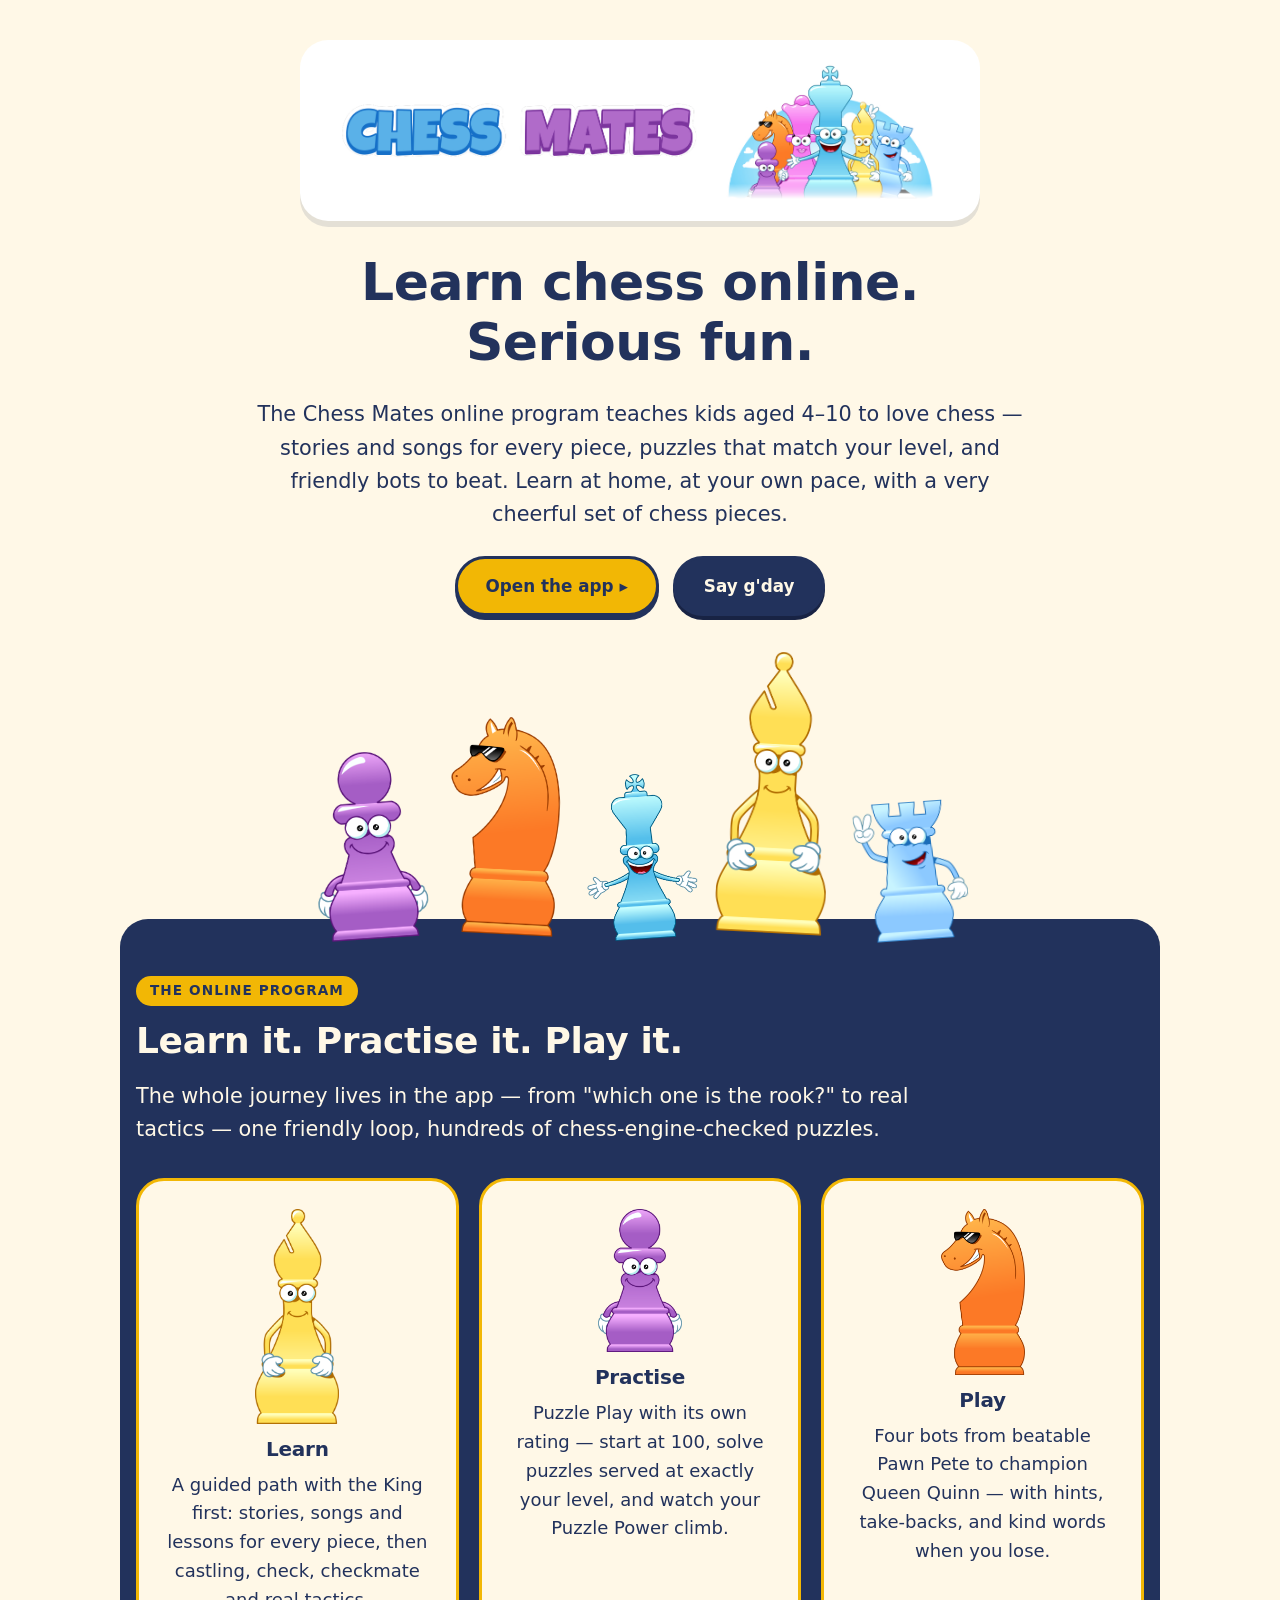
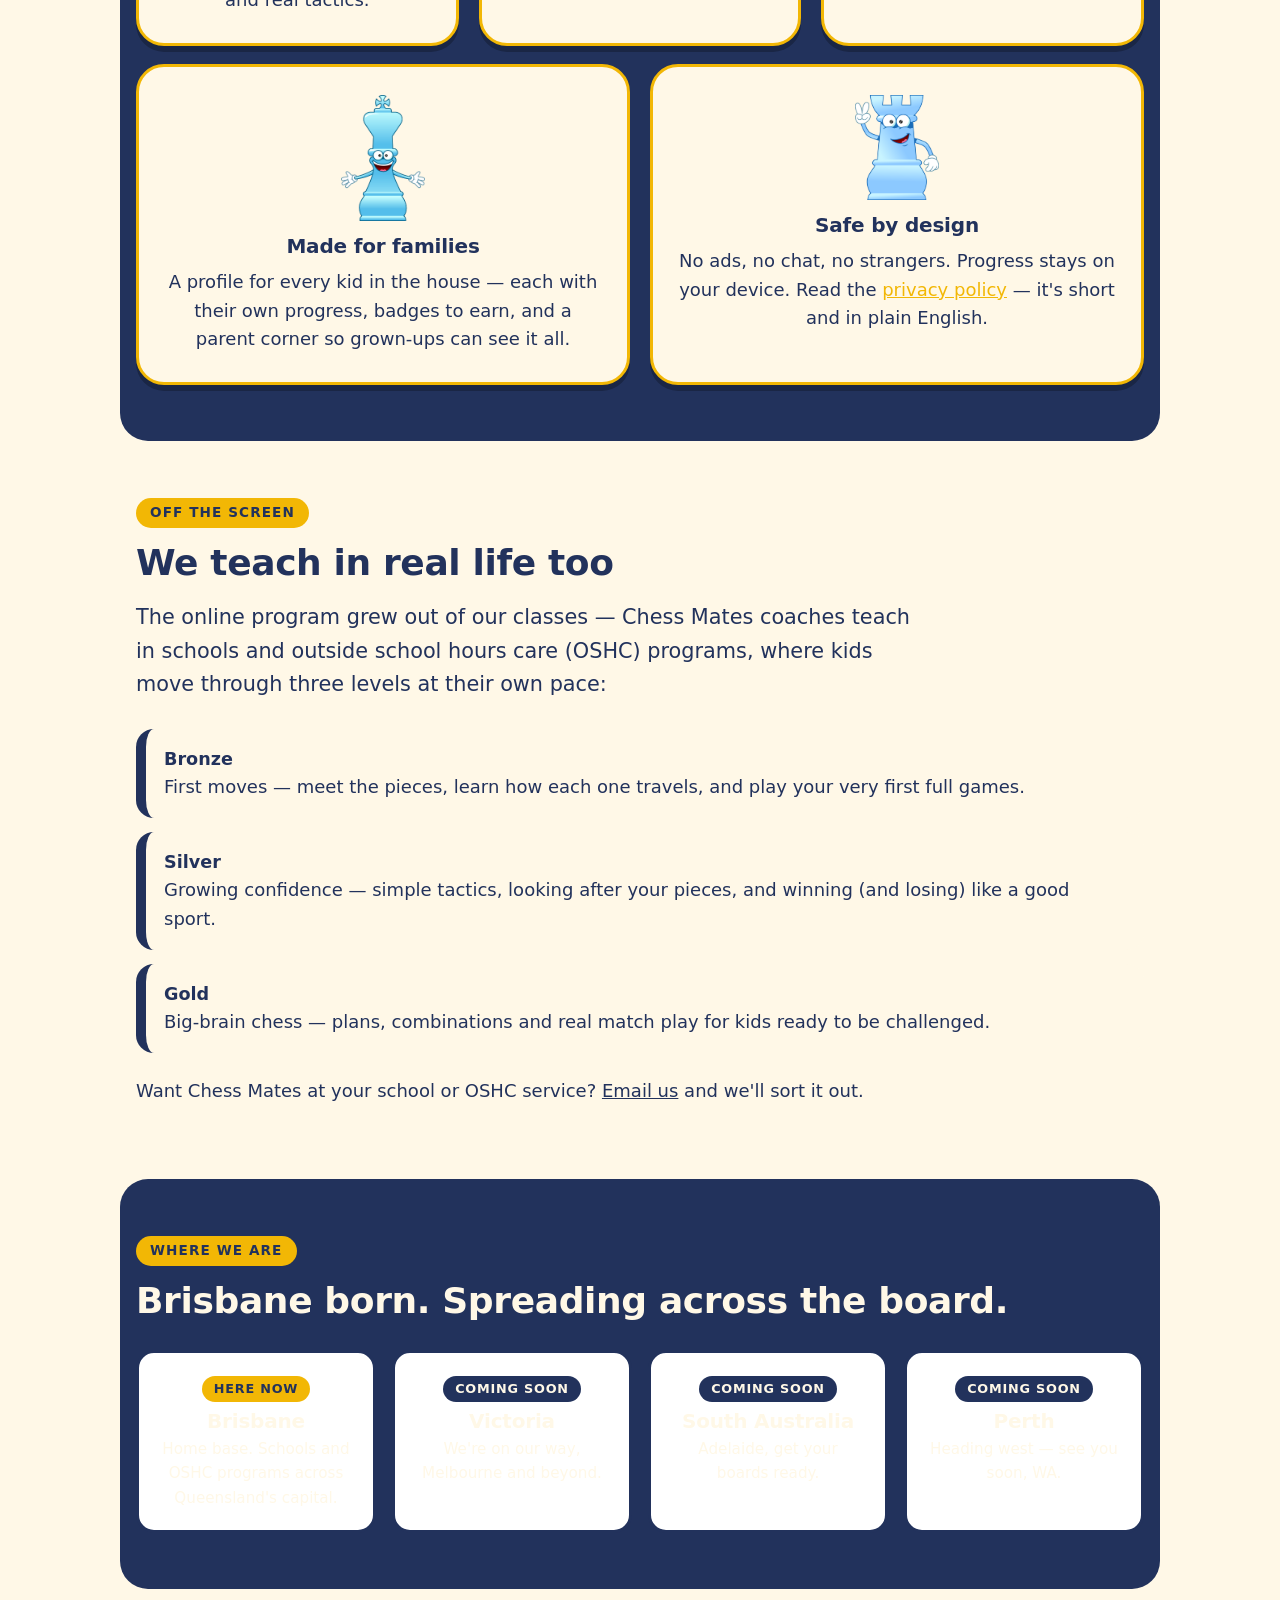
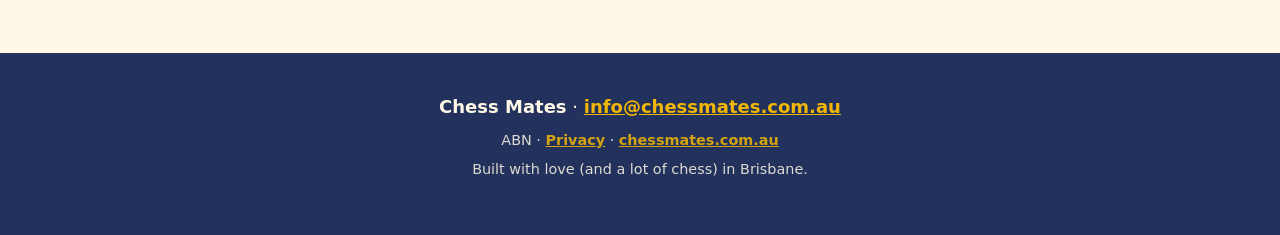
==== index.html @ d6858d31 "Chess Mates website and app — first deployment Website at the root, the app under /app/, custom doma" ====
<!DOCTYPE html>
<html lang="en-AU">
<head>
  <meta charset="utf-8">
  <meta name="viewport" content="width=device-width, initial-scale=1">
  <title>Chess Mates — Chess for kids. Serious fun.</title>
  <meta name="description" content="Chess Mates teaches chess to kids in schools and OSHC programs across Brisbane — with lessons, puzzles, friendly bots and a cast of chess-piece characters.">
  <link rel="icon" href="img/favicon.png">
  <link rel="stylesheet" href="style.css">
</head>
<body>

  <!-- ================= HERO ================= -->
  <section class="hero">
    <div class="wrap">
      <div class="hero-logo">
        <img src="img/logo-banner.png" alt="Chess Mates — logo with the chess piece characters waving" width="1425" height="320">
      </div>

      <h1>Learn chess online.<br>Serious fun.</h1>
      <p class="lede">The Chess Mates online program teaches kids aged 4–10 to love chess — stories and songs for every piece, puzzles that match your level, and friendly bots to beat. Learn at home, at your own pace, with a very cheerful set of chess pieces.</p>

      <div class="btn-row">
        <!-- The Chess Mates app will be served at /app/ on this domain (see
             DEPLOY.md). At go-live, swap the gold button back to:
             <a class="btn btn-gold" href="/app/">Open the app ▸</a> -->
        <a class="btn btn-gold" href="/app/">Open the app ▸</a>
        <a class="btn btn-navy" href="mailto:info@chessmates.com.au">Say g'day</a>
      </div>

      <div class="peek-row" aria-hidden="true">
        <img src="img/pawn.png" alt="" loading="lazy">
        <img src="img/knight.png" alt="" loading="lazy">
        <img src="img/king.png" alt="" loading="lazy">
        <img src="img/bishop.png" alt="" loading="lazy">
        <img src="img/rook.png" alt="" loading="lazy">
      </div>
    </div>
  </section>

  <!-- ================= HOW WE TEACH ================= -->
  <section class="band" id="how-we-teach">
    <div class="wrap">
      <span class="kicker">The online program</span>
      <h2>Learn it. Practise it. Play it.</h2>
      <p class="lede">The whole journey lives in the app — from "which one is the rook?" to real tactics — one friendly loop, hundreds of chess-engine-checked puzzles.</p>

      <div class="card-grid">
        <div class="card">
          <img src="img/bishop.png" alt="" loading="lazy">
          <h3>Learn</h3>
          <p>A guided path with the King first: stories, songs and lessons for every piece, then castling, check, checkmate and real tactics.</p>
        </div>
        <div class="card">
          <img src="img/pawn.png" alt="" loading="lazy">
          <h3>Practise</h3>
          <p>Puzzle Play with its own rating — start at 100, solve puzzles served at exactly your level, and watch your Puzzle Power climb.</p>
        </div>
        <div class="card">
          <img src="img/knight.png" alt="" loading="lazy">
          <h3>Play</h3>
          <p>Four bots from beatable Pawn Pete to champion Queen Quinn — with hints, take-backs, and kind words when you lose.</p>
        </div>
      </div>

      <div class="card-grid" style="margin-top: 18px;">
        <div class="card">
          <img src="img/king.png" alt="" loading="lazy">
          <h3>Made for families</h3>
          <p>A profile for every kid in the house — each with their own progress, badges to earn, and a parent corner so grown-ups can see it all.</p>
        </div>
        <div class="card">
          <img src="img/rook.png" alt="" loading="lazy">
          <h3>Safe by design</h3>
          <p>No ads, no chat, no strangers. Progress stays on your device. Read the <a href="privacy.html">privacy policy</a> — it's short and in plain English.</p>
        </div>
      </div>
    </div>
  </section>

  <!-- ================= OUR PROGRAMS ================= -->
  <section id="programs">
    <div class="wrap">
      <span class="kicker">Off the screen</span>
      <h2>We teach in real life too</h2>
      <p class="lede">The online program grew out of our classes — Chess Mates coaches teach in schools and outside school hours care (OSHC) programs, where kids move through three levels at their own pace:</p>

      <ul class="level-list">
        <li class="level-bronze">
          <strong>Bronze</strong>
          First moves — meet the pieces, learn how each one travels, and play your very first full games.
        </li>
        <li class="level-silver">
          <strong>Silver</strong>
          Growing confidence — simple tactics, looking after your pieces, and winning (and losing) like a good sport.
        </li>
        <li class="level-gold">
          <strong>Gold</strong>
          Big-brain chess — plans, combinations and real match play for kids ready to be challenged.
        </li>
      </ul>

      <p style="margin-top: 24px;">
        <span class="todo">[ASH: confirm term dates]</span>
        <span class="todo">[ASH: confirm how often classes run — weekly?]</span>
        <span class="todo">[ASH: add enrolment link / form]</span>
        <span class="todo">[ASH: check the level descriptions above match the curriculum]</span>
      </p>
      <p>Want Chess Mates at your school or OSHC service? <a href="mailto:info@chessmates.com.au">Email us</a> and we'll sort it out.</p>
    </div>
  </section>

  <!-- ================= WHERE WE ARE ================= -->
  <section class="band" id="where-we-are">
    <div class="wrap">
      <span class="kicker">Where we are</span>
      <h2>Brisbane born. Spreading across the board.</h2>

      <div class="place-grid">
        <div class="place">
          <span class="badge badge-now">Here now</span>
          <h3>Brisbane</h3>
          <p>Home base. Schools and OSHC programs across Queensland's capital.</p>
        </div>
        <div class="place">
          <span class="badge badge-soon">Coming soon</span>
          <h3>Victoria</h3>
          <p>We're on our way, Melbourne and beyond.</p>
        </div>
        <div class="place">
          <span class="badge badge-soon">Coming soon</span>
          <h3>South Australia</h3>
          <p>Adelaide, get your boards ready.</p>
        </div>
        <div class="place">
          <span class="badge badge-soon">Coming soon</span>
          <h3>Perth</h3>
          <p>Heading west — see you soon, WA.</p>
        </div>
      </div>
    </div>
  </section>

  <!-- ================= FOOTER ================= -->
  <footer>
    <div class="wrap">
      <p><strong>Chess Mates</strong> · <a href="mailto:info@chessmates.com.au">info@chessmates.com.au</a></p>
      <p class="footer-small">ABN <span class="todo">[ASH: add ABN]</span> · <a href="privacy.html">Privacy</a> · <a href="https://chessmates.com.au">chessmates.com.au</a></p>
      <p class="footer-small">Built with love (and a lot of chess) in Brisbane.</p>
    </div>
  </footer>

</body>
</html>
---- style.css ----
/* ==========================================================================
   Chess Mates — chessmates.online
   One stylesheet, zero dependencies, system fonts only.
   Brand: navy #22325C · cream #FFF8E7 · gold #F2B705
   ========================================================================== */

:root {
  --navy: #22325C;
  --navy-deep: #182344;
  --cream: #FFF8E7;
  --gold: #F2B705;
  --gold-dark: #D9A404;
  --white: #FFFFFF;
  --radius-lg: 28px;
  --radius-md: 18px;
  --radius-pill: 999px;
  --gutter: 16px;
  --shadow-card: 0 6px 0 rgba(34, 50, 92, 0.12);
  --shadow-card-hover: 0 10px 0 rgba(34, 50, 92, 0.16);
}

/* ---- Reset-ish ---- */

*,
*::before,
*::after {
  box-sizing: border-box;
}

html {
  scroll-behavior: smooth;
}

body {
  margin: 0;
  background: var(--cream);
  color: var(--navy);
  font-family: ui-rounded, "SF Pro Rounded", "Hiragino Maru Gothic ProN",
    Quicksand, Comfortaa, Manjari, "Arial Rounded MT Bold", Calibri,
    system-ui, -apple-system, "Segoe UI", Roboto, sans-serif;
  font-size: 18px;
  line-height: 1.6;
  overflow-x: hidden; /* belt-and-braces: no sideways scroll, ever */
}

img {
  max-width: 100%;
  height: auto;
  display: block;
}

a {
  color: var(--navy);
}

/* ---- Layout ---- */

.wrap {
  max-width: 1040px;
  margin: 0 auto;
  padding-left: var(--gutter);
  padding-right: var(--gutter);
}

section {
  padding: 56px 0;
}

/* ---- Type ---- */

h1,
h2,
h3 {
  line-height: 1.15;
  margin: 0 0 0.5em;
  font-weight: 800;
  letter-spacing: -0.01em;
}

h1 {
  font-size: clamp(2rem, 6vw, 3.25rem);
}

h2 {
  font-size: clamp(1.6rem, 4.5vw, 2.25rem);
}

h3 {
  font-size: 1.25rem;
}

p {
  margin: 0 0 1em;
}

.kicker {
  display: inline-block;
  background: var(--gold);
  color: var(--navy);
  font-weight: 800;
  font-size: 0.85rem;
  text-transform: uppercase;
  letter-spacing: 0.08em;
  padding: 4px 14px;
  border-radius: var(--radius-pill);
  margin-bottom: 14px;
}

.lede {
  font-size: clamp(1.05rem, 2.5vw, 1.3rem);
  max-width: 38em;
}

/* Editorial placeholders — loud on purpose so nothing false ships. */
.todo {
  display: inline-block;
  background: #FFE9A8;
  border: 2px dashed var(--gold-dark);
  border-radius: 8px;
  padding: 1px 8px;
  font-weight: 700;
  font-size: 0.9em;
}

/* ---- Buttons ---- */

.btn {
  display: inline-block;
  font-weight: 800;
  font-size: 1.05rem;
  text-decoration: none;
  padding: 14px 28px;
  border-radius: var(--radius-pill);
  border: 3px solid var(--navy);
  transition: transform 120ms ease, box-shadow 120ms ease,
    background-color 120ms ease;
}

.btn:hover,
.btn:focus-visible {
  transform: translateY(-2px);
}

.btn:active {
  transform: translateY(1px);
}

.btn-gold {
  background: var(--gold);
  color: var(--navy);
  box-shadow: 0 4px 0 var(--navy);
}

.btn-gold:hover,
.btn-gold:focus-visible {
  background: #FFC61A;
  box-shadow: 0 6px 0 var(--navy);
}

.btn-navy {
  background: var(--navy);
  color: var(--cream);
  box-shadow: 0 4px 0 var(--navy-deep);
}

.btn-navy:hover,
.btn-navy:focus-visible {
  background: #2C4078;
  box-shadow: 0 6px 0 var(--navy-deep);
}

.btn-row {
  display: flex;
  flex-wrap: wrap;
  gap: 14px;
  justify-content: center;
  margin-top: 24px;
}

/* ---- Hero ---- */

.hero {
  padding-top: 40px;
  padding-bottom: 0;
  text-align: center;
}

.hero-logo {
  background: var(--white);
  border-radius: var(--radius-lg);
  box-shadow: var(--shadow-card);
  padding: 18px 26px;
  max-width: 680px;
  margin: 0 auto 32px;
}

.hero-logo img {
  margin: 0 auto;
}

.hero .lede {
  margin-left: auto;
  margin-right: auto;
}

/* Characters peeking over the fold into the next section */
.peek-row {
  display: flex;
  justify-content: center;
  align-items: flex-end;
  gap: 2vw;
  margin-top: 36px;
  margin-bottom: -14px; /* toes dangle over the section edge */
  pointer-events: none;
}

.peek-row img {
  width: clamp(56px, 11vw, 110px);
  transition: transform 150ms ease;
  pointer-events: auto;
}

.peek-row img:nth-child(odd) {
  transform: rotate(-4deg) translateY(6px);
}

.peek-row img:nth-child(even) {
  transform: rotate(3deg);
}

.peek-row img:hover {
  transform: rotate(0deg) translateY(-8px);
}

/* ---- Alternating band ---- */

.band {
  background: var(--navy);
  color: var(--cream);
  border-radius: var(--radius-lg);
  margin-left: var(--gutter);
  margin-right: var(--gutter);
}

.band h2,
.band h3 {
  color: var(--cream);
}

.band a {
  color: var(--gold);
}

.band .kicker {
  background: var(--gold);
  color: var(--navy);
}

@media (min-width: 1072px) {
  .band {
    max-width: 1040px;
    margin-left: auto;
    margin-right: auto;
  }
}

/* ---- Cards ---- */

.card-grid {
  display: grid;
  grid-template-columns: repeat(auto-fit, minmax(240px, 1fr));
  gap: 20px;
  margin-top: 32px;
}

.card {
  background: var(--white);
  border: 3px solid var(--navy);
  border-radius: var(--radius-lg);
  box-shadow: var(--shadow-card);
  padding: 28px 24px;
  text-align: center;
  transition: transform 150ms ease, box-shadow 150ms ease;
}

.card:hover {
  transform: translateY(-4px);
  box-shadow: var(--shadow-card-hover);
}

.card img {
  width: 84px;
  margin: 0 auto 14px;
}

.card p {
  margin-bottom: 0;
}

/* Cards that sit on the navy band */
.band .card {
  background: var(--cream);
  border-color: var(--gold);
  box-shadow: 0 6px 0 rgba(0, 0, 0, 0.25);
  color: var(--navy);
}

.band .card h3 {
  color: var(--navy);
}

/* ---- Levels ---- */

.level-list {
  list-style: none;
  margin: 28px 0 0;
  padding: 0;
  display: grid;
  gap: 14px;
}

.level-list li {
  background: var(--cream);
  color: var(--navy);
  border-radius: var(--radius-md);
  padding: 16px 20px 16px 18px;
  border-left: 10px solid;
  text-align: left;
}

.level-bronze {
  border-color: #B4722C;
}

.level-silver {
  border-color: #9AA5B1;
}

.level-gold {
  border-color: var(--gold);
}

.level-list strong {
  display: block;
  font-size: 1.1rem;
}

/* ---- Where we are ---- */

.place-grid {
  display: grid;
  grid-template-columns: repeat(auto-fit, minmax(200px, 1fr));
  gap: 16px;
  margin-top: 28px;
}

.place {
  background: var(--white);
  border: 3px solid var(--navy);
  border-radius: var(--radius-md);
  padding: 20px;
  text-align: center;
  transition: transform 150ms ease;
}

.place:hover {
  transform: translateY(-3px);
}

.place .badge {
  display: inline-block;
  border-radius: var(--radius-pill);
  font-size: 0.8rem;
  font-weight: 800;
  text-transform: uppercase;
  letter-spacing: 0.06em;
  padding: 3px 12px;
  margin-bottom: 8px;
}

.badge-now {
  background: var(--gold);
  color: var(--navy);
}

.badge-soon {
  background: var(--navy);
  color: var(--cream);
}

.place h3 {
  margin-bottom: 0.2em;
}

.place p {
  margin-bottom: 0;
  font-size: 0.95rem;
}

/* ---- Footer ---- */

footer {
  background: var(--navy);
  color: var(--cream);
  margin-top: 64px;
  padding: 40px 0 48px;
  text-align: center;
}

footer a {
  color: var(--gold);
  font-weight: 700;
}

footer a:hover,
footer a:focus-visible {
  text-decoration-thickness: 3px;
}

footer p {
  margin-bottom: 0.4em;
}

.footer-small {
  font-size: 0.9rem;
  opacity: 0.85;
}

footer .todo {
  color: var(--navy);
}

/* ---- Privacy page ---- */

.page-main {
  padding: 40px 0 64px;
}

.page-main .wrap {
  max-width: 760px;
}

.page-logo {
  display: block;
  width: min(420px, 100%);
  margin: 0 auto 8px;
  background: var(--white);
  border-radius: var(--radius-md);
  box-shadow: var(--shadow-card);
  padding: 10px 16px;
}

.notice {
  background: #FFE9A8;
  border: 3px dashed var(--gold-dark);
  border-radius: var(--radius-md);
  padding: 16px 20px;
  font-weight: 700;
  margin: 24px 0;
}

.page-main h2 {
  margin-top: 1.6em;
  font-size: 1.45rem;
}

.page-main ul {
  padding-left: 1.3em;
}

.page-main li {
  margin-bottom: 0.4em;
}

.back-link {
  display: inline-block;
  margin-top: 8px;
  font-weight: 800;
}

/* ---- Small screens (≤ 420px keeps everything comfy at 360px) ---- */

@media (max-width: 420px) {
  body {
    font-size: 16px;
  }

  section {
    padding: 40px 0;
  }

  .btn {
    width: 100%;
    text-align: center;
  }

  .hero-logo {
    padding: 12px 14px;
  }

  .peek-row img:nth-child(4),
  .peek-row img:nth-child(5) {
    display: none; /* three mates fit nicely at 360px */
  }

  .card-grid,
  .place-grid {
    grid-template-columns: 1fr;
  }
}

/* ---- Reduced motion ---- */

@media (prefers-reduced-motion: reduce) {
  html {
    scroll-behavior: auto;
  }

  .btn,
  .card,
  .place,
  .peek-row img {
    transition: none;
  }
}

/* Launch copy: editorial placeholders are hidden until Ash fills them in the source. */
.todo { display: none !important; }
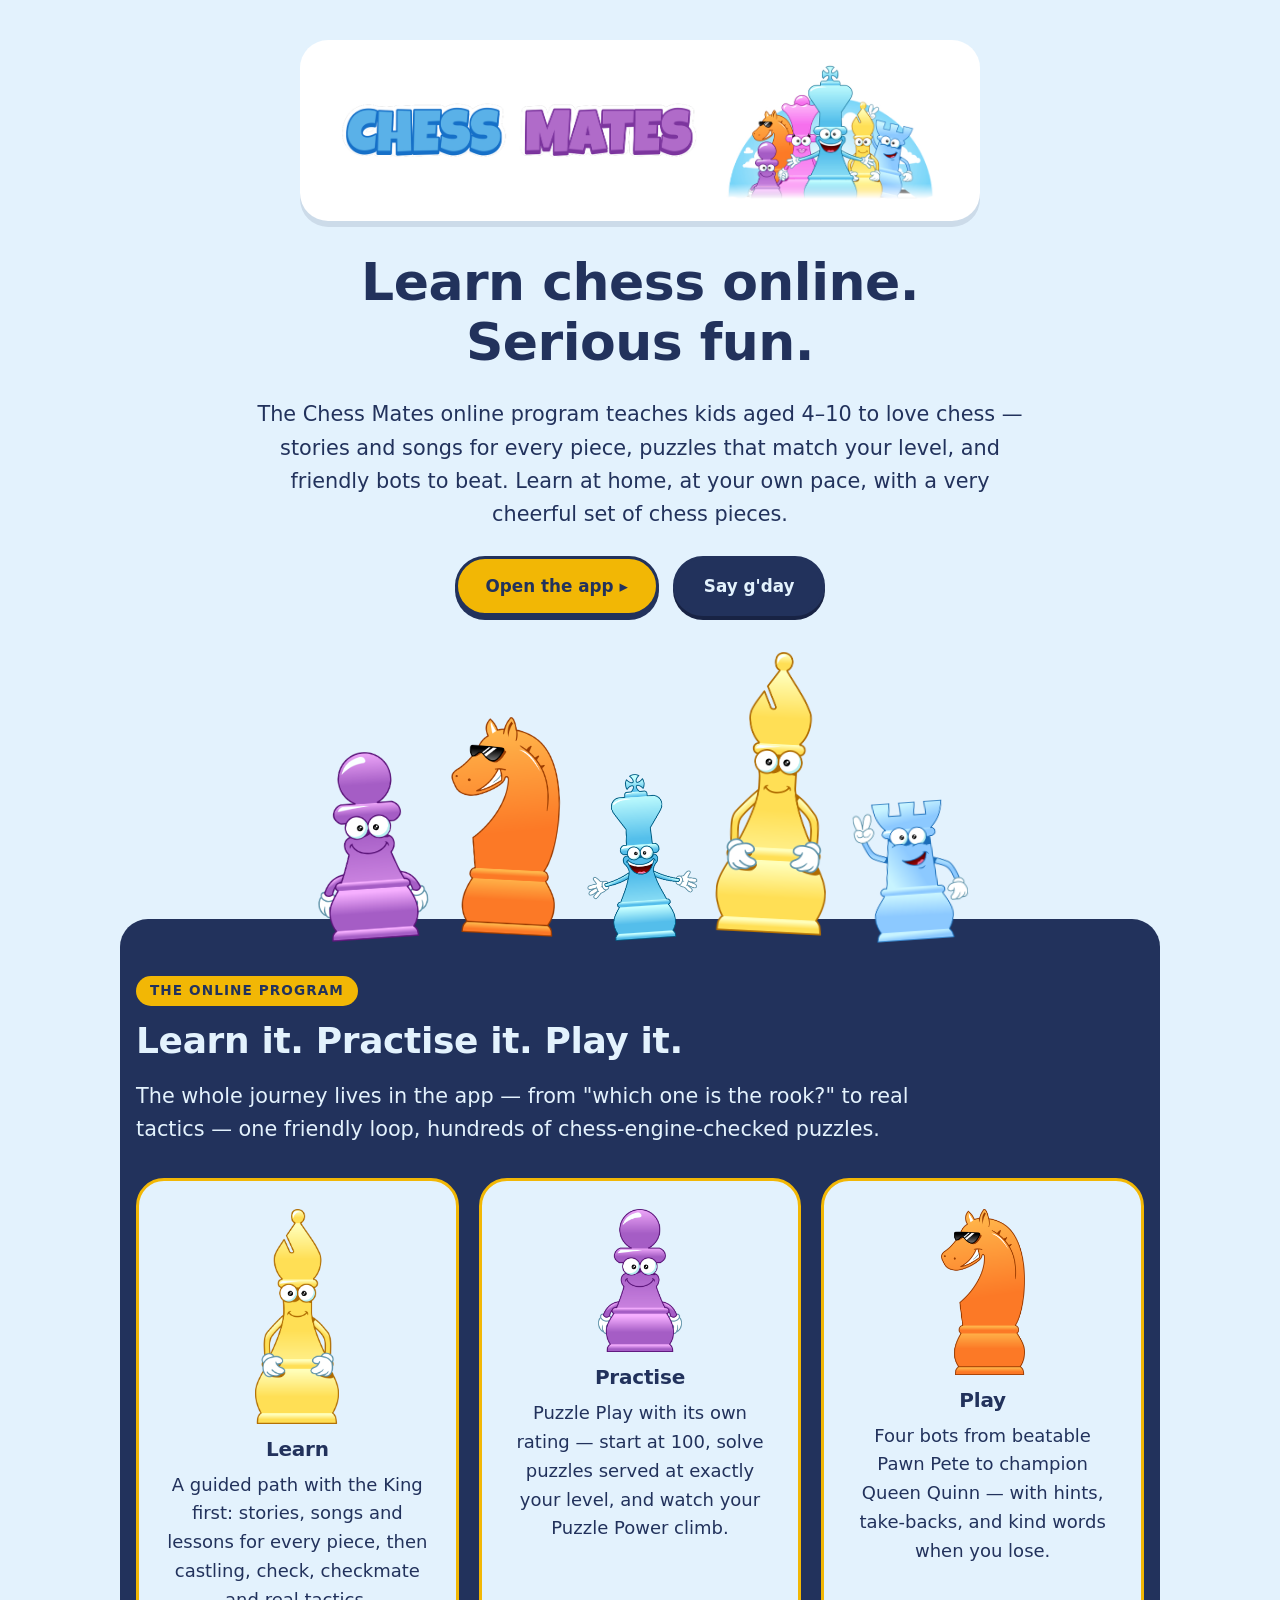
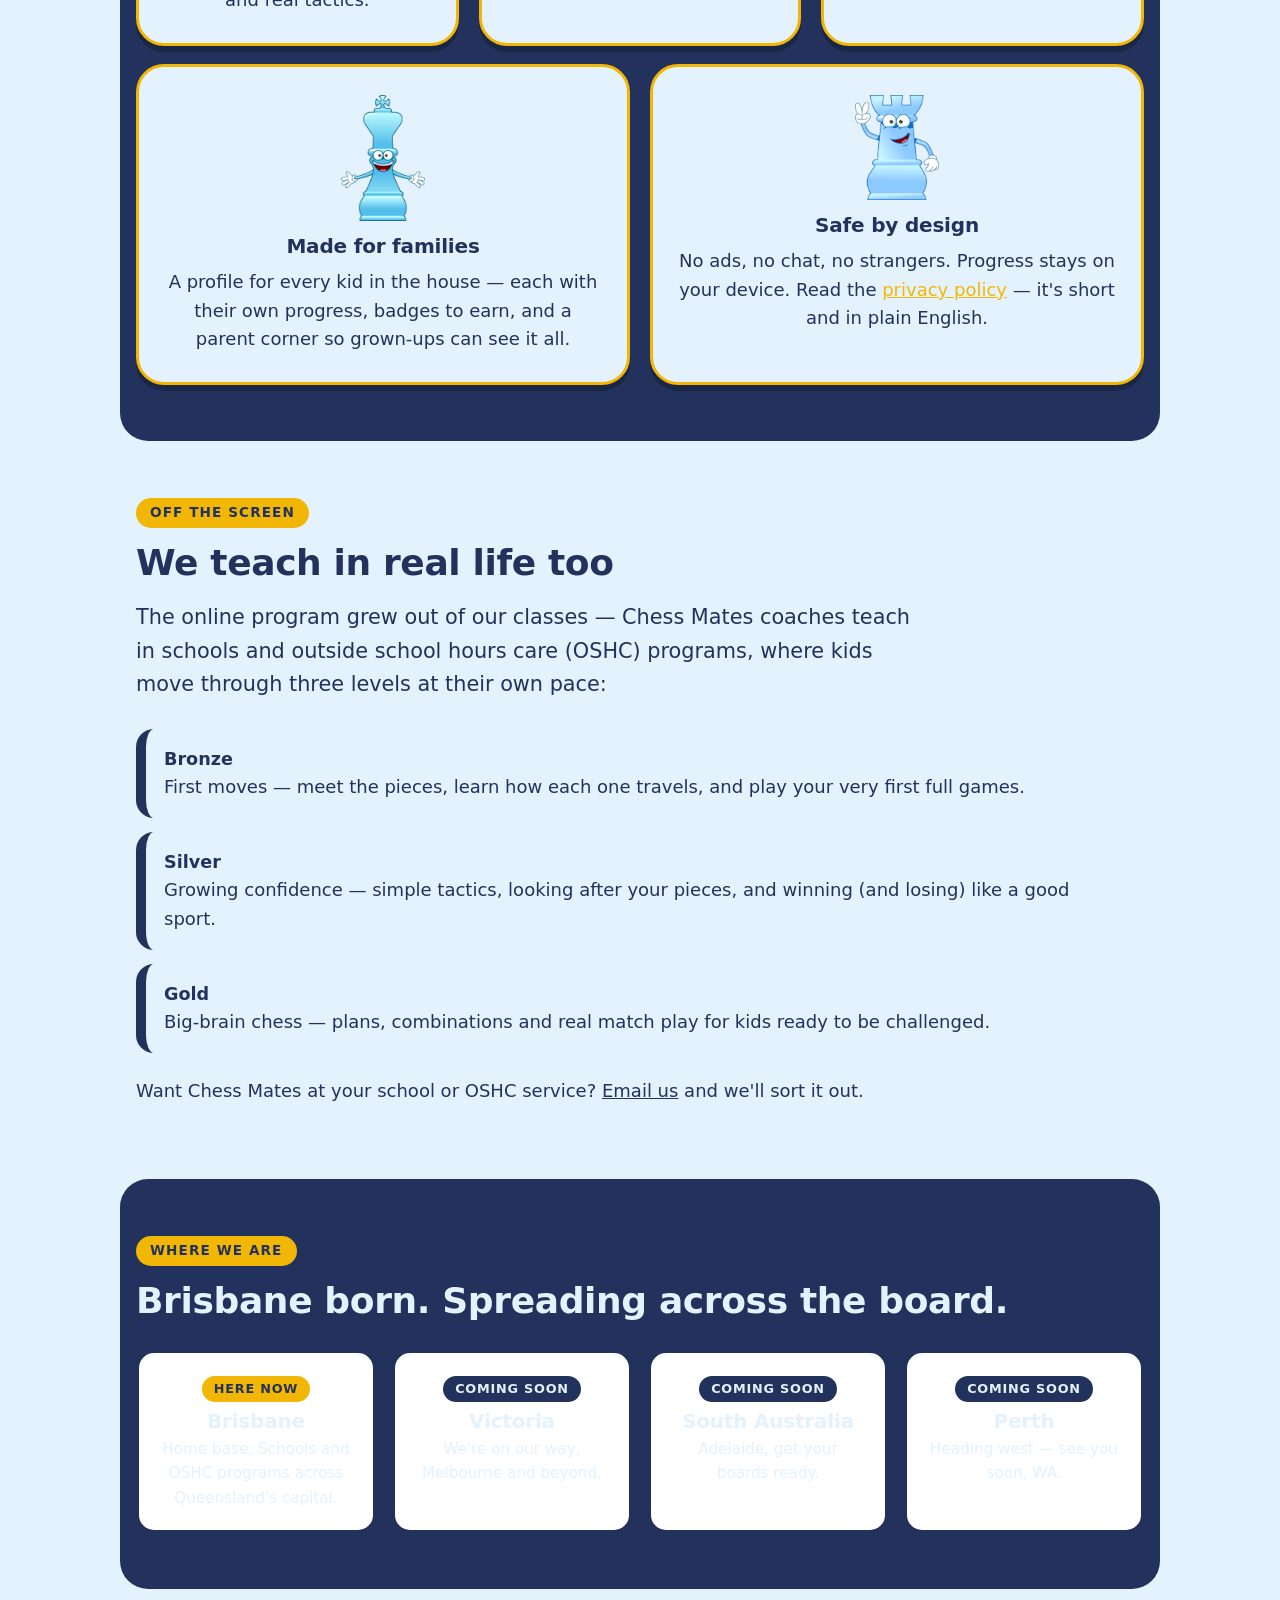
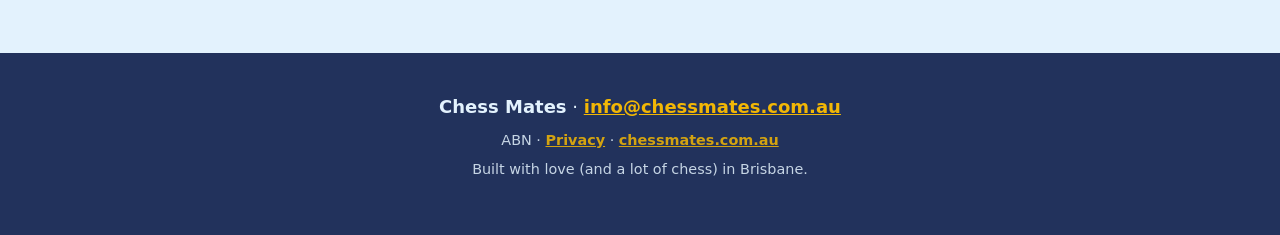
==== commit 860f833f: "Deploy chessmates.online site + app Co-Authored-By: Claude Fable 5 <noreply@anthropic.com> Claude-Se" ====
--- a/index.html
+++ b/index.html
@@ -7,6 +7,17 @@
   <meta name="description" content="Chess Mates teaches chess to kids in schools and OSHC programs across Brisbane — with lessons, puzzles, friendly bots and a cast of chess-piece characters.">
   <link rel="icon" href="img/favicon.png">
   <link rel="stylesheet" href="style.css">
+  <meta name="description" content="Chess Mates teaches kids aged 4-10 to love chess — stories and songs for every piece, rated puzzles, and friendly bots. Learn chess online with the Chess Mates crew.">
+  <link rel="canonical" href="https://chessmates.online/">
+  <meta property="og:title" content="Chess Mates — Learn chess online. Serious fun.">
+  <meta property="og:description" content="Stories, songs, rated puzzles and friendly bots teach kids 4-10 to love chess.">
+  <meta property="og:url" content="https://chessmates.online/">
+  <meta property="og:type" content="website">
+  <meta property="og:image" content="https://chessmates.online/img/icon-512.png">
+  <meta name="twitter:card" content="summary">
+  <meta name="twitter:image" content="https://chessmates.online/img/icon-512.png">
+  <link rel="icon" type="image/png" href="img/favicon.png">
+  <link rel="apple-touch-icon" href="img/icon-192.png">
 </head>
 <body>
 
--- a/style.css
+++ b/style.css
@@ -7,7 +7,7 @@
 :root {
   --navy: #22325C;
   --navy-deep: #182344;
-  --cream: #FFF8E7;
+  --cream: #E3F2FD; /* sky blue — Ash wants light blue backgrounds everywhere */
   --gold: #F2B705;
   --gold-dark: #D9A404;
   --white: #FFFFFF;
@@ -524,5 +524,4 @@
   }
 }
 
-/* Launch copy: editorial placeholders are hidden until Ash fills them in the source. */
 .todo { display: none !important; }
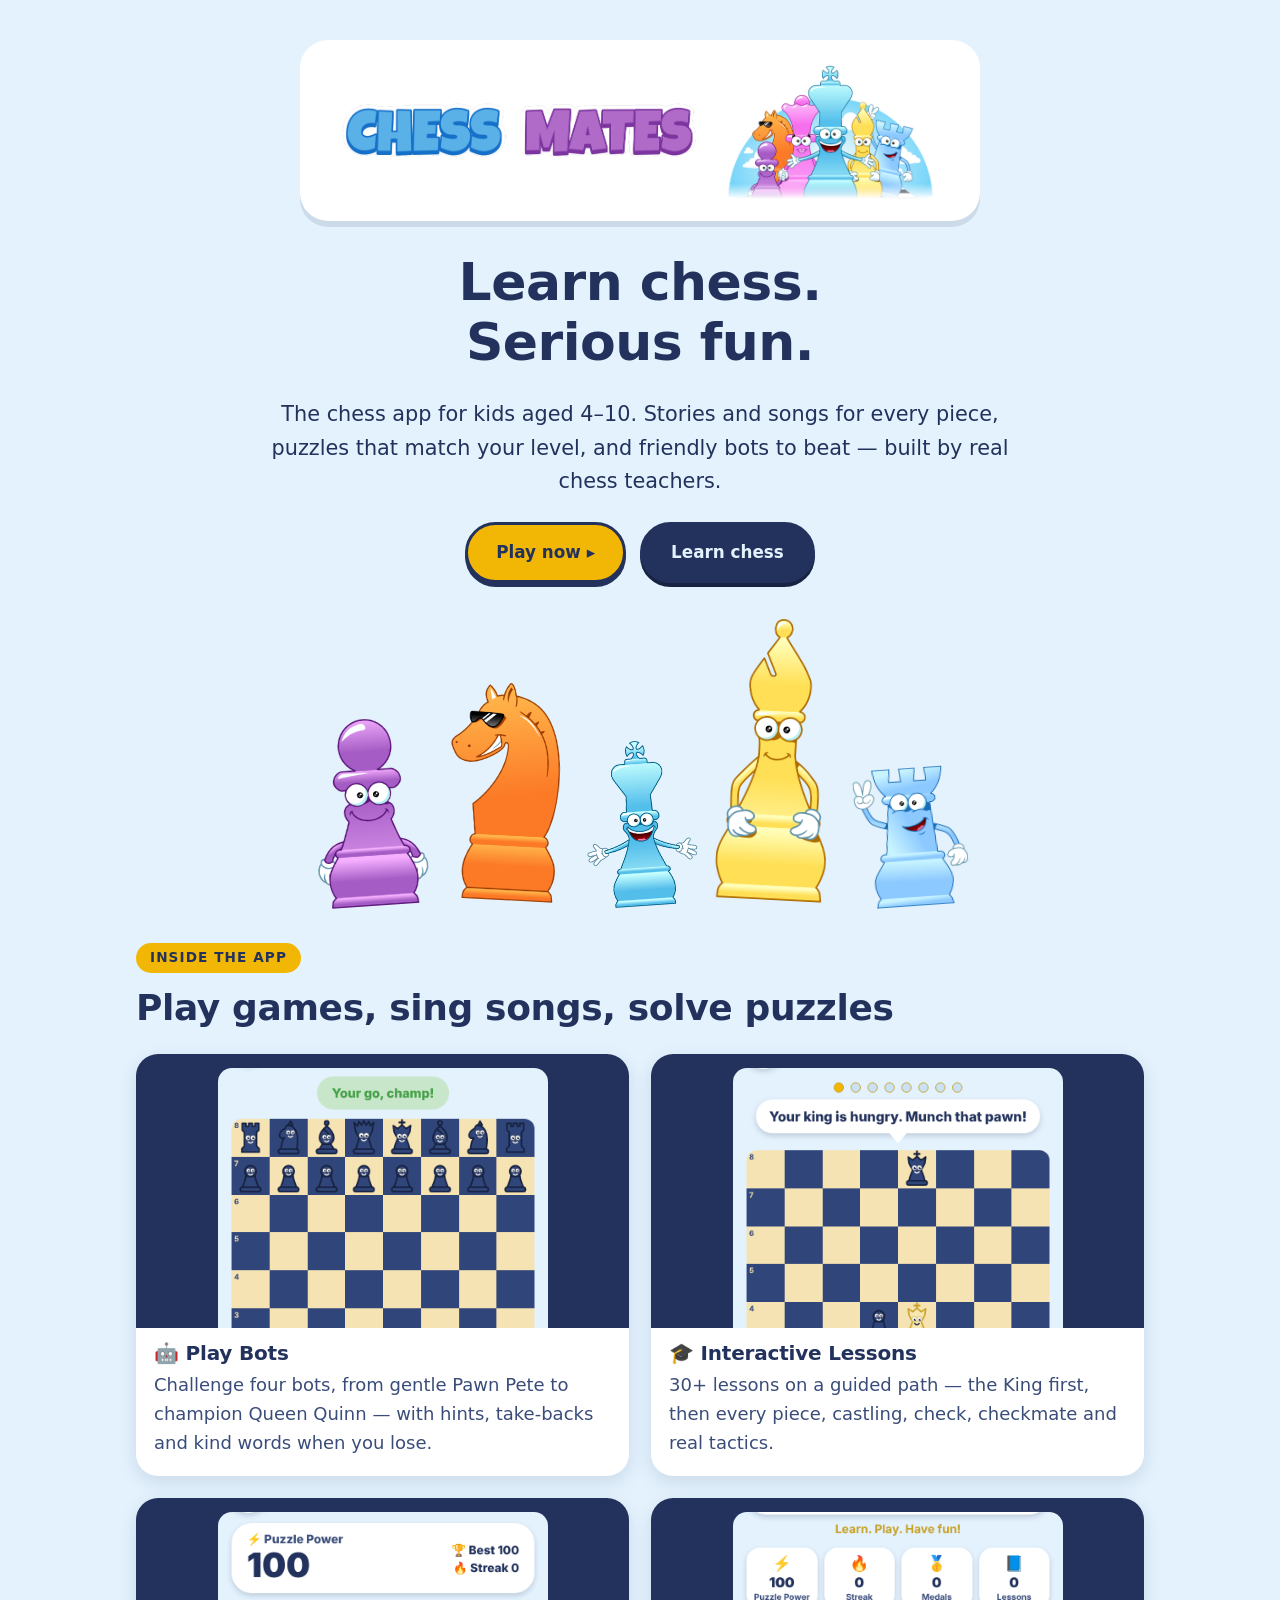
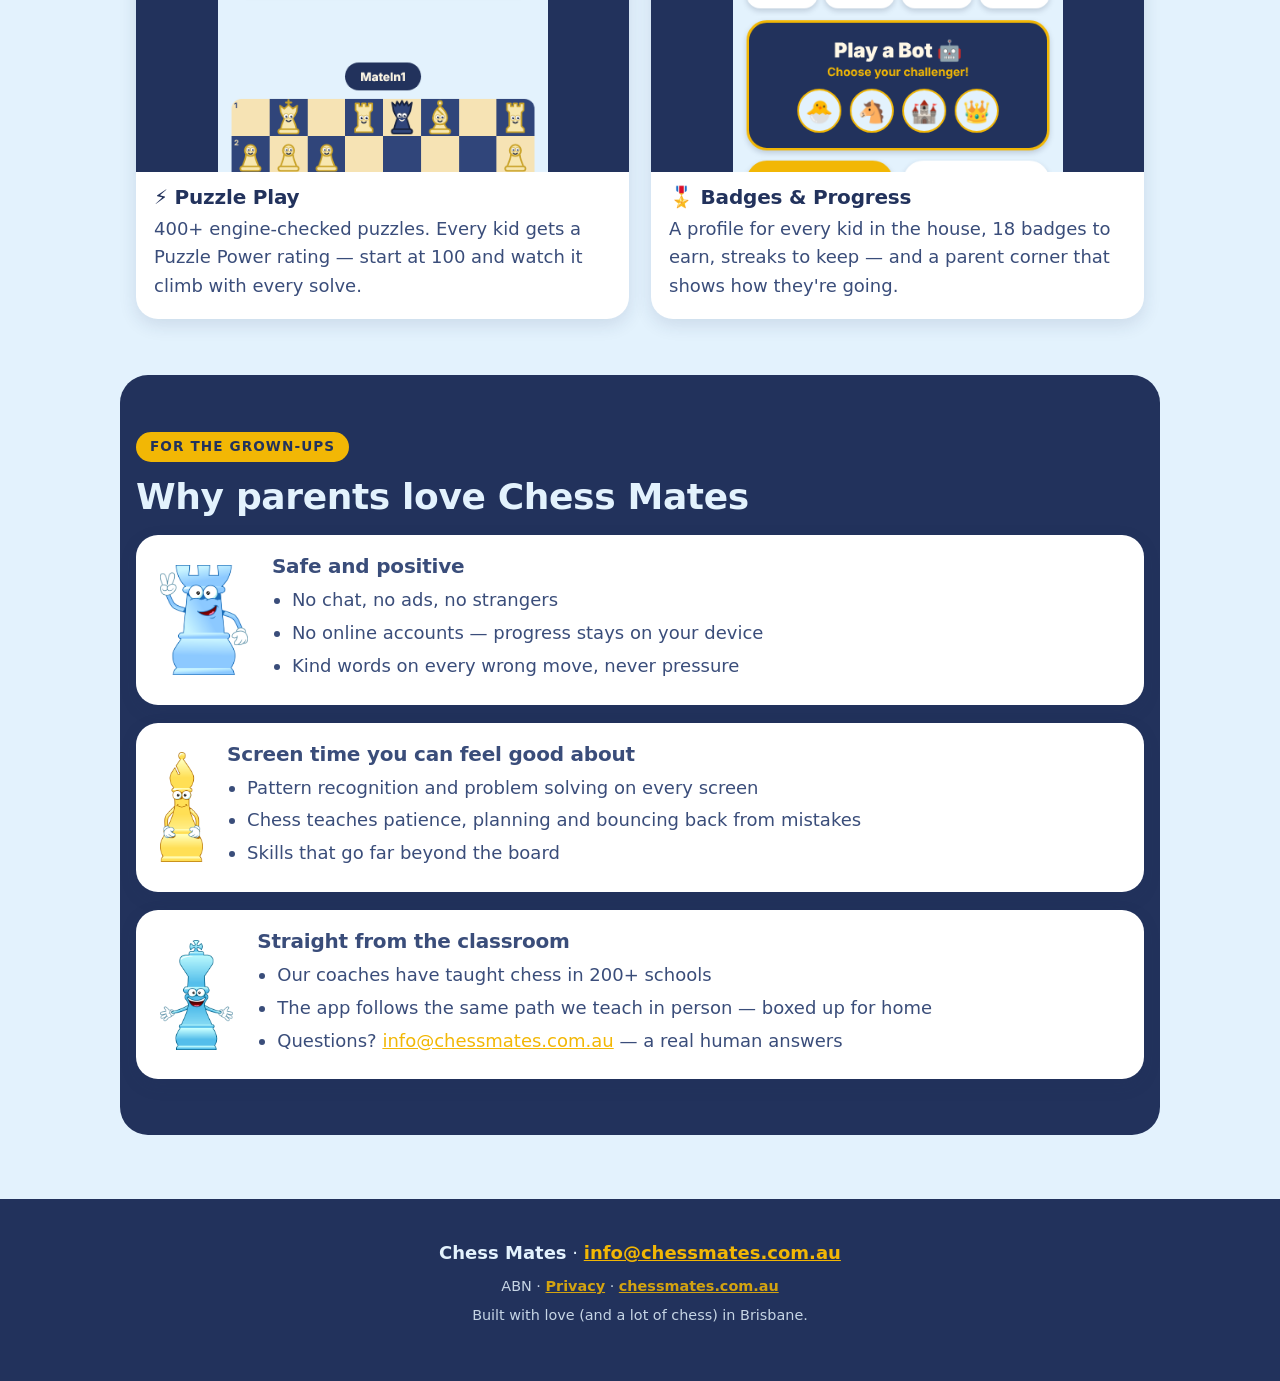
==== commit d2e8ffdb: "Deploy chessmates.online site + app Co-Authored-By: Claude Fable 5 <noreply@anthropic.com> Claude-Se" ====
--- a/index.html
+++ b/index.html
@@ -3,21 +3,20 @@
 <head>
   <meta charset="utf-8">
   <meta name="viewport" content="width=device-width, initial-scale=1">
-  <title>Chess Mates — Chess for kids. Serious fun.</title>
-  <meta name="description" content="Chess Mates teaches chess to kids in schools and OSHC programs across Brisbane — with lessons, puzzles, friendly bots and a cast of chess-piece characters.">
+  <title>Chess Mates — Learn chess. Serious fun.</title>
+  <meta name="description" content="The chess app for kids aged 4-10. Stories and songs for every piece, 400+ engine-checked puzzles with a kid-friendly rating, and four friendly bots — built by coaches who have taught chess in 200+ schools.">
   <link rel="icon" href="img/favicon.png">
+  <link rel="apple-touch-icon" href="img/icon-192.png">
   <link rel="stylesheet" href="style.css">
-  <meta name="description" content="Chess Mates teaches kids aged 4-10 to love chess — stories and songs for every piece, rated puzzles, and friendly bots. Learn chess online with the Chess Mates crew.">
   <link rel="canonical" href="https://chessmates.online/">
-  <meta property="og:title" content="Chess Mates — Learn chess online. Serious fun.">
+  <meta property="og:title" content="Chess Mates — Learn chess. Serious fun.">
   <meta property="og:description" content="Stories, songs, rated puzzles and friendly bots teach kids 4-10 to love chess.">
   <meta property="og:url" content="https://chessmates.online/">
   <meta property="og:type" content="website">
   <meta property="og:image" content="https://chessmates.online/img/icon-512.png">
   <meta name="twitter:card" content="summary">
   <meta name="twitter:image" content="https://chessmates.online/img/icon-512.png">
-  <link rel="icon" type="image/png" href="img/favicon.png">
-  <link rel="apple-touch-icon" href="img/icon-192.png">
+  <meta name="theme-color" content="#22325C">
 </head>
 <body>
 
@@ -25,18 +24,15 @@
   <section class="hero">
     <div class="wrap">
       <div class="hero-logo">
-        <img src="img/logo-banner.png" alt="Chess Mates — logo with the chess piece characters waving" width="1425" height="320">
+        <img src="img/logo-banner.png" alt="Chess Mates — logo with the chess piece characters waving" width="1387" height="320">
       </div>
 
-      <h1>Learn chess online.<br>Serious fun.</h1>
-      <p class="lede">The Chess Mates online program teaches kids aged 4–10 to love chess — stories and songs for every piece, puzzles that match your level, and friendly bots to beat. Learn at home, at your own pace, with a very cheerful set of chess pieces.</p>
+      <h1>Learn chess.<br>Serious fun.</h1>
+      <p class="lede">The chess app for kids aged 4–10. Stories and songs for every piece, puzzles that match your level, and friendly bots to beat — built by real chess teachers.</p>
 
       <div class="btn-row">
-        <!-- The Chess Mates app will be served at /app/ on this domain (see
-             DEPLOY.md). At go-live, swap the gold button back to:
-             <a class="btn btn-gold" href="/app/">Open the app ▸</a> -->
-        <a class="btn btn-gold" href="/app/">Open the app ▸</a>
-        <a class="btn btn-navy" href="mailto:info@chessmates.com.au">Say g'day</a>
+        <a class="btn btn-gold" href="/app/">Play now ▸</a>
+        <a class="btn btn-navy" href="/app/">Learn chess</a>
       </div>
 
       <div class="peek-row" aria-hidden="true">
@@ -49,104 +45,76 @@
     </div>
   </section>
 
-  <!-- ================= HOW WE TEACH ================= -->
-  <section class="band" id="how-we-teach">
+  <!-- ================= FEATURES (real app screenshots) ================= -->
+  <section id="features">
     <div class="wrap">
-      <span class="kicker">The online program</span>
-      <h2>Learn it. Practise it. Play it.</h2>
-      <p class="lede">The whole journey lives in the app — from "which one is the rook?" to real tactics — one friendly loop, hundreds of chess-engine-checked puzzles.</p>
+      <span class="kicker">Inside the app</span>
+      <h2>Play games, sing songs, solve puzzles</h2>
 
-      <div class="card-grid">
-        <div class="card">
-          <img src="img/bishop.png" alt="" loading="lazy">
-          <h3>Learn</h3>
-          <p>A guided path with the King first: stories, songs and lessons for every piece, then castling, check, checkmate and real tactics.</p>
+      <div class="feature-grid">
+        <div class="feature">
+          <div class="feature-shot"><img src="img/shots/bot.png" alt="A game against Pawn Pete in the Chess Mates app" loading="lazy"></div>
+          <h3>🤖 Play Bots</h3>
+          <p>Challenge four bots, from gentle Pawn Pete to champion Queen Quinn — with hints, take-backs and kind words when you lose.</p>
         </div>
-        <div class="card">
-          <img src="img/pawn.png" alt="" loading="lazy">
-          <h3>Practise</h3>
-          <p>Puzzle Play with its own rating — start at 100, solve puzzles served at exactly your level, and watch your Puzzle Power climb.</p>
+        <div class="feature">
+          <div class="feature-shot"><img src="img/shots/lesson.png" alt="A King lesson puzzle in the Chess Mates app" loading="lazy"></div>
+          <h3>🎓 Interactive Lessons</h3>
+          <p>30+ lessons on a guided path — the King first, then every piece, castling, check, checkmate and real tactics.</p>
         </div>
-        <div class="card">
-          <img src="img/knight.png" alt="" loading="lazy">
-          <h3>Play</h3>
-          <p>Four bots from beatable Pawn Pete to champion Queen Quinn — with hints, take-backs, and kind words when you lose.</p>
+        <div class="feature">
+          <div class="feature-shot"><img src="img/shots/arcade.png" alt="Puzzle Play with the Puzzle Power rating" loading="lazy"></div>
+          <h3>⚡ Puzzle Play</h3>
+          <p>400+ engine-checked puzzles. Every kid gets a Puzzle Power rating — start at 100 and watch it climb with every solve.</p>
         </div>
-      </div>
-
-      <div class="card-grid" style="margin-top: 18px;">
-        <div class="card">
-          <img src="img/king.png" alt="" loading="lazy">
-          <h3>Made for families</h3>
-          <p>A profile for every kid in the house — each with their own progress, badges to earn, and a parent corner so grown-ups can see it all.</p>
-        </div>
-        <div class="card">
-          <img src="img/rook.png" alt="" loading="lazy">
-          <h3>Safe by design</h3>
-          <p>No ads, no chat, no strangers. Progress stays on your device. Read the <a href="privacy.html">privacy policy</a> — it's short and in plain English.</p>
+        <div class="feature">
+          <div class="feature-shot"><img src="img/shots/home.png" alt="The Chess Mates home screen with stats and the lesson path" loading="lazy"></div>
+          <h3>🎖️ Badges &amp; Progress</h3>
+          <p>A profile for every kid in the house, 18 badges to earn, streaks to keep — and a parent corner that shows how they're going.</p>
         </div>
       </div>
     </div>
   </section>
 
-  <!-- ================= OUR PROGRAMS ================= -->
-  <section id="programs">
+  <!-- ================= WHY PARENTS LOVE IT ================= -->
+  <section class="band" id="why">
     <div class="wrap">
-      <span class="kicker">Off the screen</span>
-      <h2>We teach in real life too</h2>
-      <p class="lede">The online program grew out of our classes — Chess Mates coaches teach in schools and outside school hours care (OSHC) programs, where kids move through three levels at their own pace:</p>
+      <span class="kicker">For the grown-ups</span>
+      <h2>Why parents love Chess Mates</h2>
 
-      <ul class="level-list">
-        <li class="level-bronze">
-          <strong>Bronze</strong>
-          First moves — meet the pieces, learn how each one travels, and play your very first full games.
-        </li>
-        <li class="level-silver">
-          <strong>Silver</strong>
-          Growing confidence — simple tactics, looking after your pieces, and winning (and losing) like a good sport.
-        </li>
-        <li class="level-gold">
-          <strong>Gold</strong>
-          Big-brain chess — plans, combinations and real match play for kids ready to be challenged.
-        </li>
-      </ul>
+      <div class="why-row">
+        <img src="img/rook.png" alt="" loading="lazy">
+        <div>
+          <h3>Safe and positive</h3>
+          <ul>
+            <li>No chat, no ads, no strangers</li>
+            <li>No online accounts — progress stays on your device</li>
+            <li>Kind words on every wrong move, never pressure</li>
+          </ul>
+        </div>
+      </div>
 
-      <p style="margin-top: 24px;">
-        <span class="todo">[ASH: confirm term dates]</span>
-        <span class="todo">[ASH: confirm how often classes run — weekly?]</span>
-        <span class="todo">[ASH: add enrolment link / form]</span>
-        <span class="todo">[ASH: check the level descriptions above match the curriculum]</span>
-      </p>
-      <p>Want Chess Mates at your school or OSHC service? <a href="mailto:info@chessmates.com.au">Email us</a> and we'll sort it out.</p>
-    </div>
-  </section>
+      <div class="why-row">
+        <img src="img/bishop.png" alt="" loading="lazy">
+        <div>
+          <h3>Screen time you can feel good about</h3>
+          <ul>
+            <li>Pattern recognition and problem solving on every screen</li>
+            <li>Chess teaches patience, planning and bouncing back from mistakes</li>
+            <li>Skills that go far beyond the board</li>
+          </ul>
+        </div>
+      </div>
 
-  <!-- ================= WHERE WE ARE ================= -->
-  <section class="band" id="where-we-are">
-    <div class="wrap">
-      <span class="kicker">Where we are</span>
-      <h2>Brisbane born. Spreading across the board.</h2>
-
-      <div class="place-grid">
-        <div class="place">
-          <span class="badge badge-now">Here now</span>
-          <h3>Brisbane</h3>
-          <p>Home base. Schools and OSHC programs across Queensland's capital.</p>
-        </div>
-        <div class="place">
-          <span class="badge badge-soon">Coming soon</span>
-          <h3>Victoria</h3>
-          <p>We're on our way, Melbourne and beyond.</p>
-        </div>
-        <div class="place">
-          <span class="badge badge-soon">Coming soon</span>
-          <h3>South Australia</h3>
-          <p>Adelaide, get your boards ready.</p>
-        </div>
-        <div class="place">
-          <span class="badge badge-soon">Coming soon</span>
-          <h3>Perth</h3>
-          <p>Heading west — see you soon, WA.</p>
+      <div class="why-row">
+        <img src="img/king.png" alt="" loading="lazy">
+        <div>
+          <h3>Straight from the classroom</h3>
+          <ul>
+            <li>Our coaches have taught chess in 200+ schools</li>
+            <li>The app follows the same path we teach in person — boxed up for home</li>
+            <li>Questions? <a href="mailto:info@chessmates.com.au">info@chessmates.com.au</a> — a real human answers</li>
+          </ul>
         </div>
       </div>
     </div>
--- a/style.css
+++ b/style.css
@@ -524,4 +524,60 @@
   }
 }
 
+/* ============ ChessKid-style feature cards (real app screenshots) ============ */
+.feature-grid {
+  display: grid;
+  grid-template-columns: 1fr 1fr;
+  gap: 22px;
+  margin-top: 26px;
+}
+@media (max-width: 700px) { .feature-grid { grid-template-columns: 1fr; } }
+.feature {
+  background: var(--white);
+  border-radius: 22px;
+  overflow: hidden;
+  box-shadow: 0 6px 18px rgba(34, 50, 92, 0.12);
+  display: flex;
+  flex-direction: column;
+}
+.feature-shot {
+  background: var(--navy);
+  padding: 14px 14px 0;
+  display: flex;
+  justify-content: center;
+}
+.feature-shot img {
+  width: 100%;
+  max-width: 330px;
+  height: 260px;
+  object-fit: cover;
+  object-position: top;
+  border-radius: 14px 14px 0 0;
+  display: block;
+}
+.feature h3 { margin: 14px 18px 6px; font-size: 1.25rem; color: var(--navy); }
+.feature p { margin: 0 18px 18px; color: #3A4D7A; }
+
+/* ============ Why parents love it ============ */
+.why-row {
+  display: flex;
+  align-items: center;
+  gap: 24px;
+  background: var(--white);
+  border-radius: 22px;
+  padding: 20px 24px;
+  margin-top: 18px;
+  box-shadow: 0 6px 18px rgba(34, 50, 92, 0.12);
+}
+.why-row > img { height: 110px; flex-shrink: 0; }
+.why-row h3 { margin: 0 0 8px; color: var(--navy); font-size: 1.25rem; }
+.why-row ul { margin: 0; padding-left: 20px; color: #3A4D7A; }
+.why-row li { margin: 4px 0; }
+.band .why-row h3, .band .why-row ul { color: inherit; }
+.band .why-row { color: #3A4D7A; }
+@media (max-width: 560px) {
+  .why-row { flex-direction: column; text-align: left; }
+  .why-row > img { height: 84px; }
+}
+
 .todo { display: none !important; }
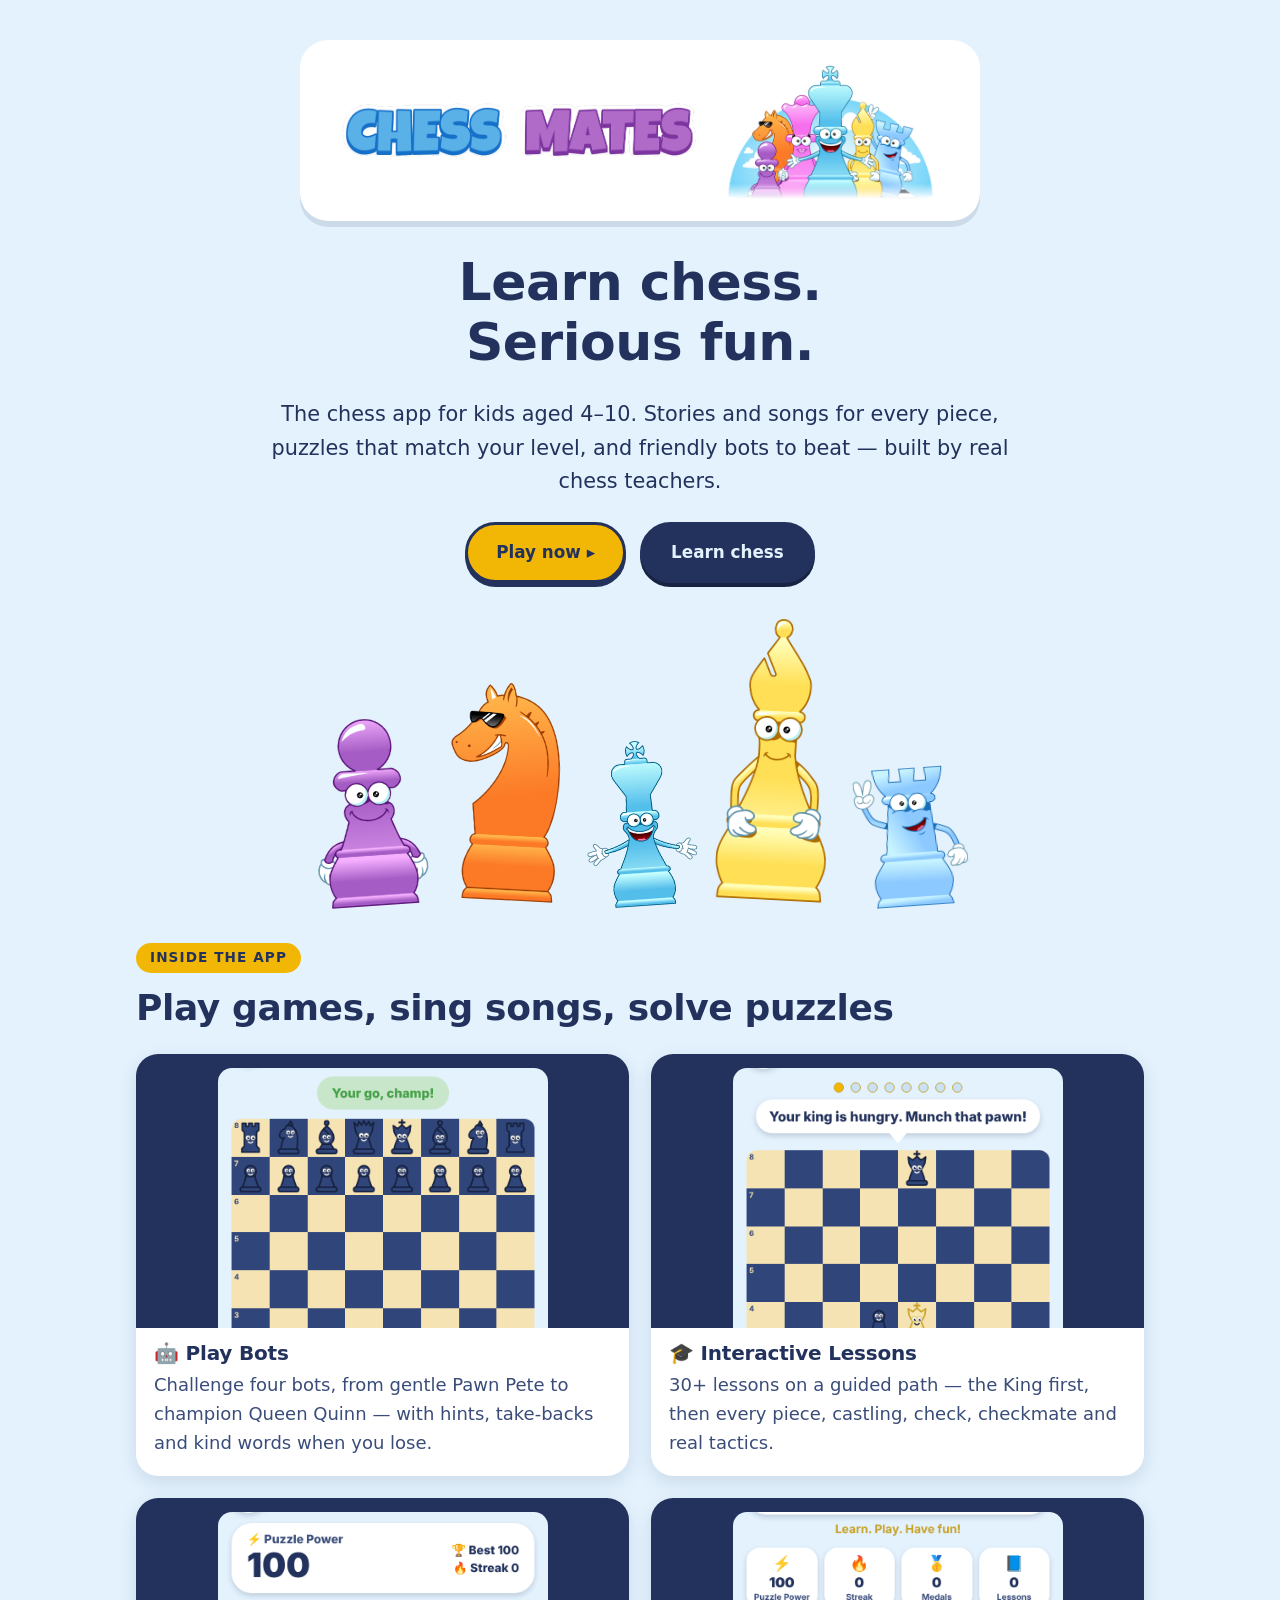
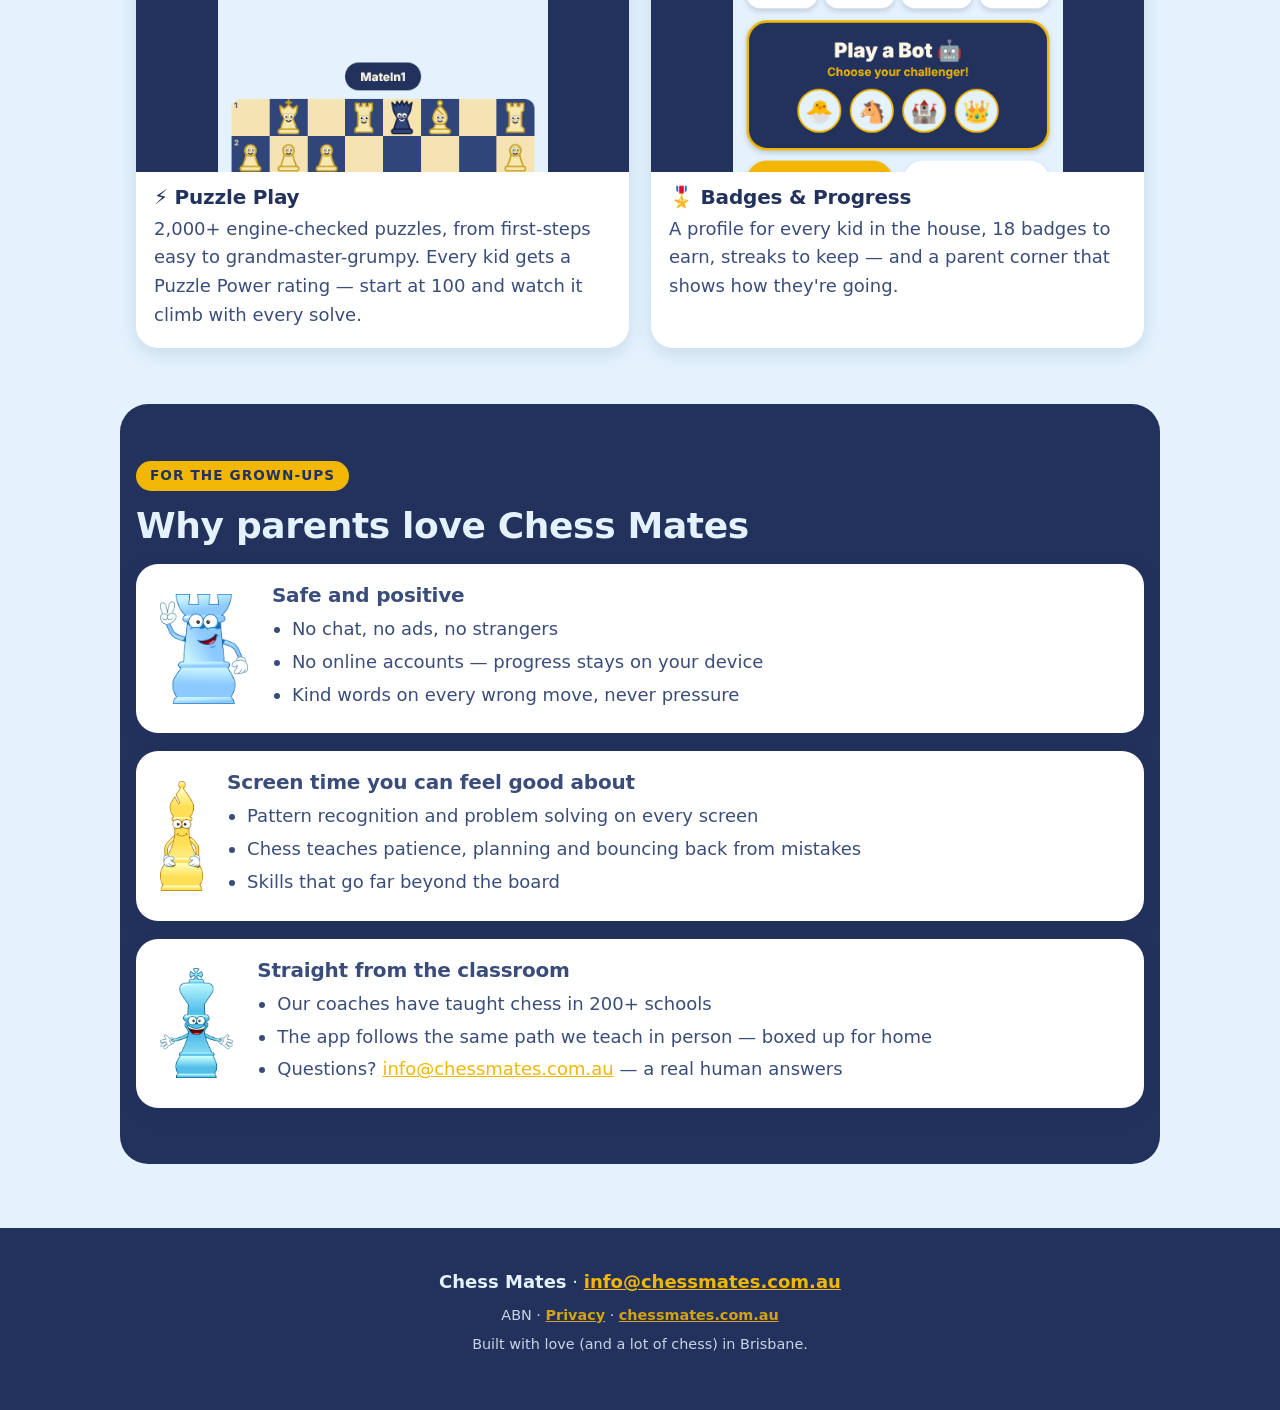
==== commit f3e5529b: "Deploy chessmates.online site + app Co-Authored-By: Claude Fable 5 <noreply@anthropic.com> Claude-Se" ====
--- a/index.html
+++ b/index.html
@@ -4,7 +4,7 @@
   <meta charset="utf-8">
   <meta name="viewport" content="width=device-width, initial-scale=1">
   <title>Chess Mates — Learn chess. Serious fun.</title>
-  <meta name="description" content="The chess app for kids aged 4-10. Stories and songs for every piece, 400+ engine-checked puzzles with a kid-friendly rating, and four friendly bots — built by coaches who have taught chess in 200+ schools.">
+  <meta name="description" content="The chess app for kids aged 4-10. Stories and songs for every piece, 2,000+ engine-checked puzzles with a kid-friendly rating, and four friendly bots — built by coaches who have taught chess in 200+ schools.">
   <link rel="icon" href="img/favicon.png">
   <link rel="apple-touch-icon" href="img/icon-192.png">
   <link rel="stylesheet" href="style.css">
@@ -65,7 +65,7 @@
         <div class="feature">
           <div class="feature-shot"><img src="img/shots/arcade.png" alt="Puzzle Play with the Puzzle Power rating" loading="lazy"></div>
           <h3>⚡ Puzzle Play</h3>
-          <p>400+ engine-checked puzzles. Every kid gets a Puzzle Power rating — start at 100 and watch it climb with every solve.</p>
+          <p>2,000+ engine-checked puzzles, from first-steps easy to grandmaster-grumpy. Every kid gets a Puzzle Power rating — start at 100 and watch it climb with every solve.</p>
         </div>
         <div class="feature">
           <div class="feature-shot"><img src="img/shots/home.png" alt="The Chess Mates home screen with stats and the lesson path" loading="lazy"></div>
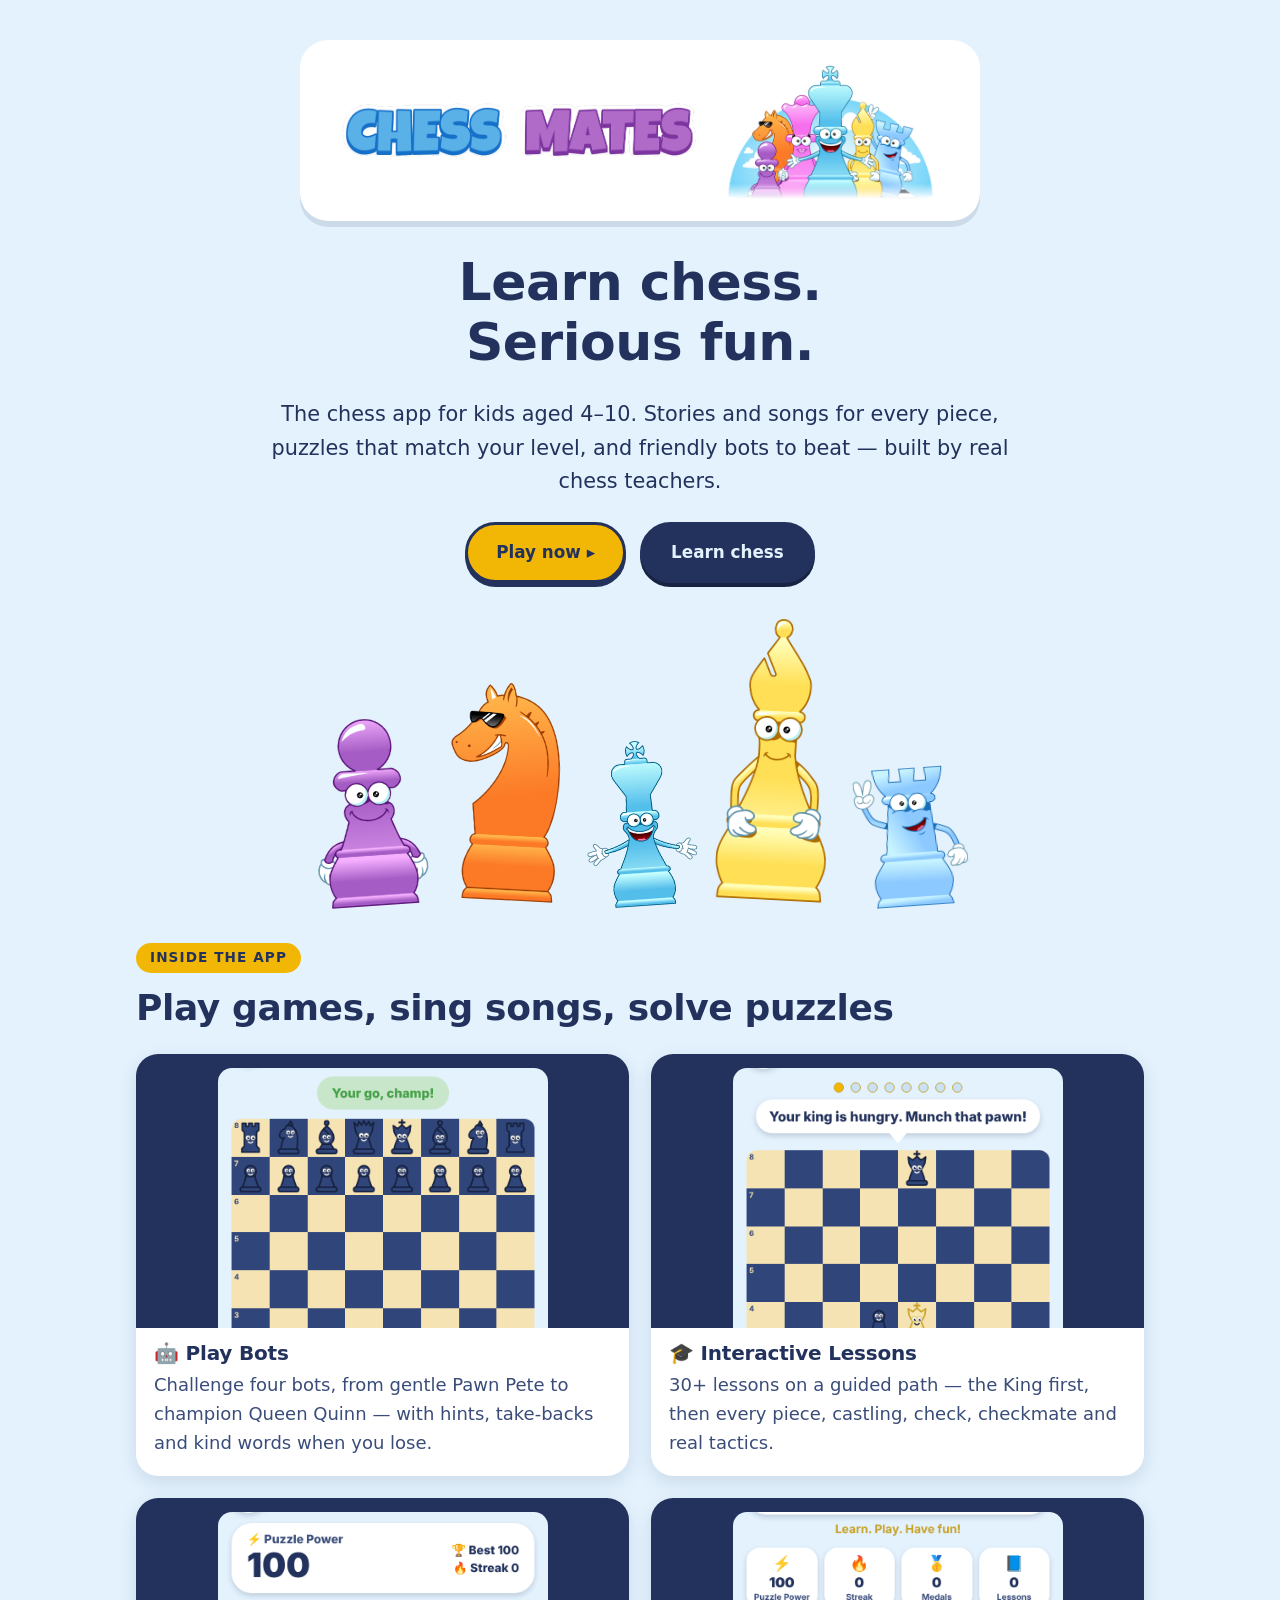
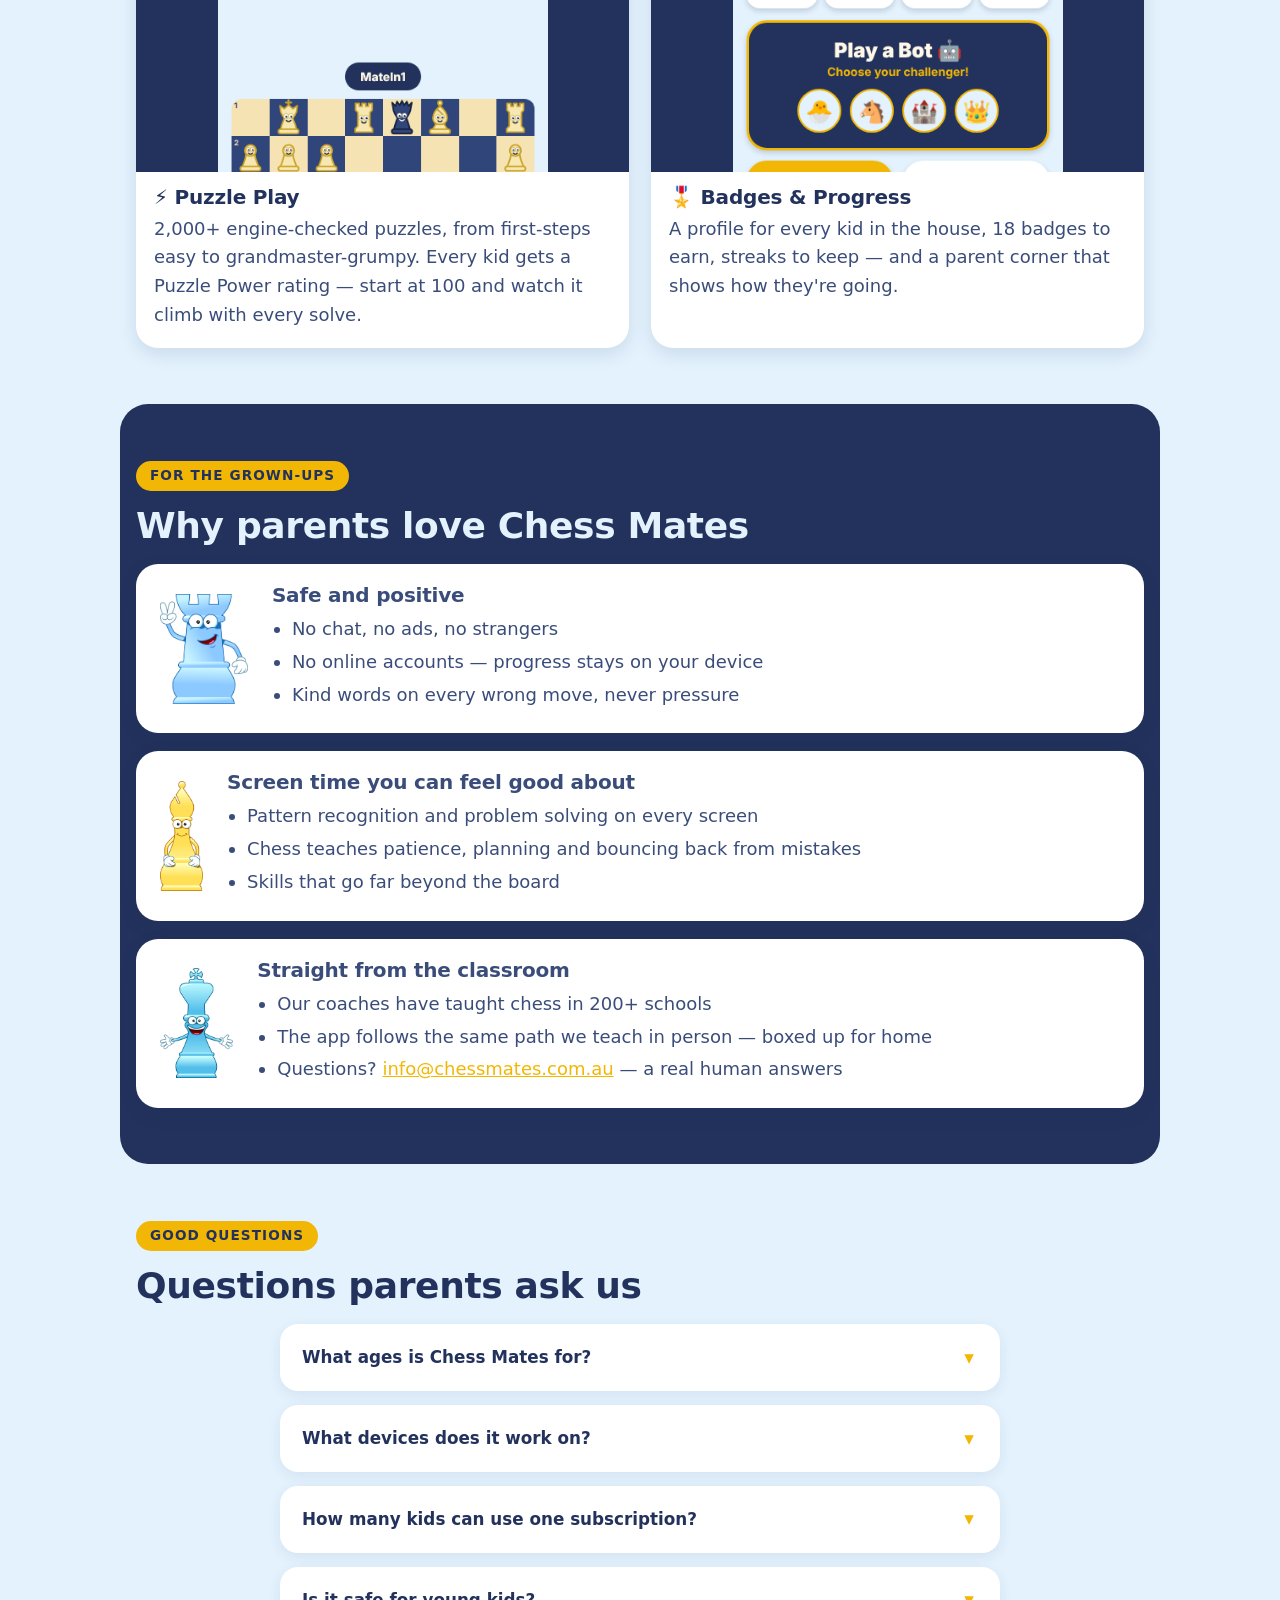
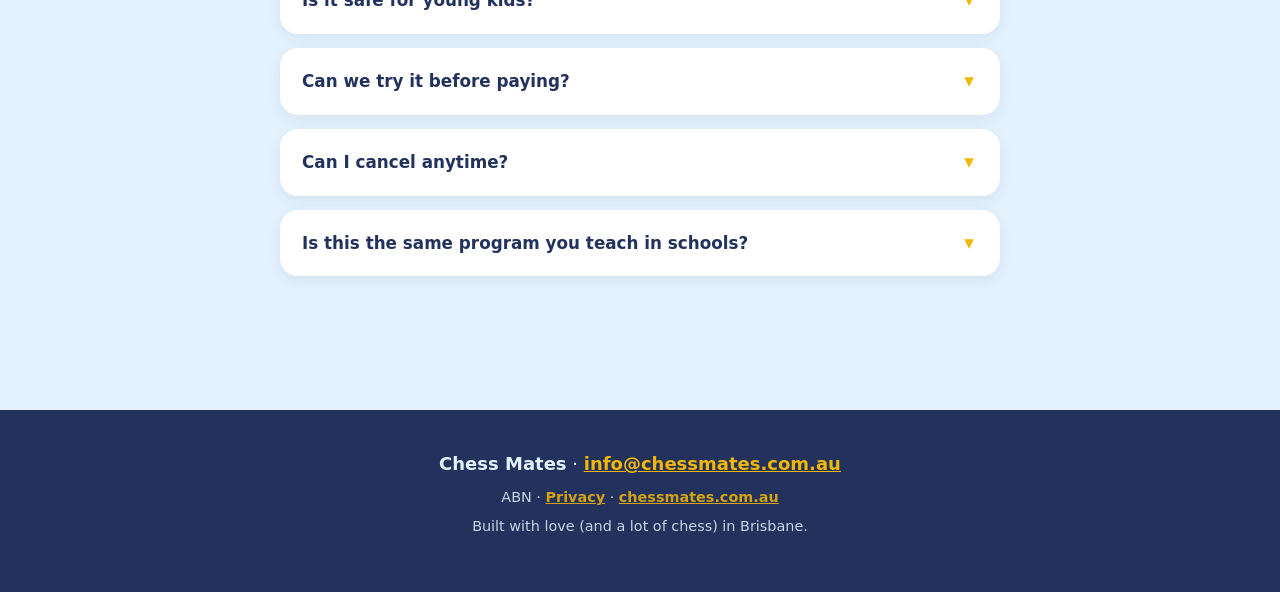
==== commit a9521904: "Deploy chessmates.online site + app Co-Authored-By: Claude Fable 5 <noreply@anthropic.com> Claude-Se" ====
--- a/index.html
+++ b/index.html
@@ -120,6 +120,72 @@
     </div>
   </section>
 
+
+  <!-- ================= FAQ ================= -->
+  <section id="faq">
+    <div class="wrap">
+      <span class="kicker">Good questions</span>
+      <h2>Questions parents ask us</h2>
+
+      <div class="faq-list">
+        <details>
+          <summary>What ages is Chess Mates for?</summary>
+          <p>It's built for kids aged 4–10. Complete beginners start with the King and learn one piece at a time; kids who already play jump straight into puzzles and bots that match their level.</p>
+        </details>
+        <details>
+          <summary>What devices does it work on?</summary>
+          <p>Any device with a web browser — iPad, tablet, phone, laptop. Nothing to install: open chessmates.online and play.</p>
+        </details>
+        <details>
+          <summary>How many kids can use one subscription?</summary>
+          <p>All of them! One subscription covers every child in your house. Each kid gets their own profile with their own progress, puzzle rating, streaks and badges.</p>
+        </details>
+        <details>
+          <summary>Is it safe for young kids?</summary>
+          <p>Yes. There's no chat, no ads, no strangers and no online accounts — progress stays on your device. Wrong moves get kind words, never pressure. Kids can even set a secret PIN so siblings can't mix up their progress.</p>
+        </details>
+        <details>
+          <summary>Can we try it before paying?</summary>
+          <p>Absolutely — the free sample includes the first lesson, ten puzzles and a game against Pawn Pete, no sign-up needed. When you subscribe, we email you a family code that unlocks everything.</p>
+        </details>
+        <details>
+          <summary>Can I cancel anytime?</summary>
+          <p>Yep. Monthly plans cancel any time with a click. Yearly plans run to the end of the year you've paid for and simply don't renew.</p>
+        </details>
+        <details>
+          <summary>Is this the same program you teach in schools?</summary>
+          <p>It is — our coaches have taught chess in 200+ schools, and the app follows the same path we teach in person, boxed up for home. If your school runs Chess Mates classes, check your email for a special first-year offer.</p>
+        </details>
+      </div>
+    </div>
+  </section>
+
+  <!-- ================= PRICING (hidden on the live site until Stripe links are wired) ================= -->
+  <section id="pricing" class="todo">
+    <div class="wrap">
+      <span class="kicker">Join the club</span>
+      <h2>Simple, family-friendly pricing</h2>
+      <p class="lede">One subscription covers every kid in your house — profiles, progress, badges, the lot.</p>
+
+      <div class="price-grid">
+        <div class="price-card price-best">
+          <span class="price-flag">Best value</span>
+          <h3>Yearly</h3>
+          <p class="price-big">$45<span>/year</span></p>
+          <p>That's under $4 a month. Less than one hot chocolate.</p>
+          <a class="btn btn-gold" href="#STRIPE_YEARLY_LINK">Get started ▸</a>
+        </div>
+        <div class="price-card">
+          <h3>Monthly</h3>
+          <p class="price-big">$10<span>/month</span></p>
+          <p>Try it month to month. Cancel any time.</p>
+          <a class="btn btn-navy" href="#STRIPE_MONTHLY_LINK">Get started ▸</a>
+        </div>
+      </div>
+      <p class="price-note">Already a Chess Mates family from our school programs? Check your email for your <strong>$1 first-year code</strong>. 💙</p>
+    </div>
+  </section>
+
   <!-- ================= FOOTER ================= -->
   <footer>
     <div class="wrap">
--- a/style.css
+++ b/style.css
@@ -580,4 +580,66 @@
   .why-row > img { height: 84px; }
 }
 
+/* ============ Pricing ============ */
+.price-grid { display: grid; grid-template-columns: 1fr 1fr; gap: 22px; margin-top: 26px; }
+@media (max-width: 620px) { .price-grid { grid-template-columns: 1fr; } }
+.price-card {
+  background: var(--white); border-radius: 22px; padding: 26px 24px; text-align: center;
+  box-shadow: 0 6px 18px rgba(34, 50, 92, 0.12); position: relative;
+}
+.price-best { border: 3px solid var(--gold); }
+.price-flag {
+  position: absolute; top: -14px; left: 50%; transform: translateX(-50%);
+  background: var(--gold); color: var(--navy); font-weight: 800; font-size: 0.8rem;
+  padding: 4px 14px; border-radius: 999px;
+}
+.price-card h3 { margin: 0 0 6px; color: var(--navy); }
+.price-big { font-size: 2.6rem; font-weight: 800; color: var(--navy); margin: 4px 0; }
+.price-big span { font-size: 1rem; font-weight: 700; color: #3A4D7A; }
+.price-card p { color: #3A4D7A; }
+.price-card .btn { margin-top: 10px; display: inline-block; }
+.price-note { text-align: center; margin-top: 20px; color: var(--navy); }
+
+/* ---- FAQ accordions ---- */
+.faq-list {
+  max-width: 720px;
+  margin: 0 auto;
+}
+.faq-list details {
+  background: #fff;
+  border-radius: 18px;
+  box-shadow: 0 4px 14px rgba(34, 50, 92, 0.08);
+  margin-bottom: 14px;
+  padding: 4px 22px;
+}
+.faq-list summary {
+  cursor: pointer;
+  font-weight: 800;
+  color: var(--navy);
+  font-size: 1.05rem;
+  padding: 16px 0;
+  list-style: none;
+  position: relative;
+  padding-right: 34px;
+}
+.faq-list summary::-webkit-details-marker { display: none; }
+.faq-list summary::after {
+  content: '▾';
+  position: absolute;
+  right: 4px;
+  top: 50%;
+  transform: translateY(-50%);
+  color: var(--gold);
+  font-size: 1.2rem;
+  transition: transform 0.2s;
+}
+.faq-list details[open] summary::after {
+  transform: translateY(-50%) rotate(180deg);
+}
+.faq-list details p {
+  margin: 0 0 18px;
+  color: var(--ink-soft, #44507a);
+  line-height: 1.6;
+}
+
 .todo { display: none !important; }
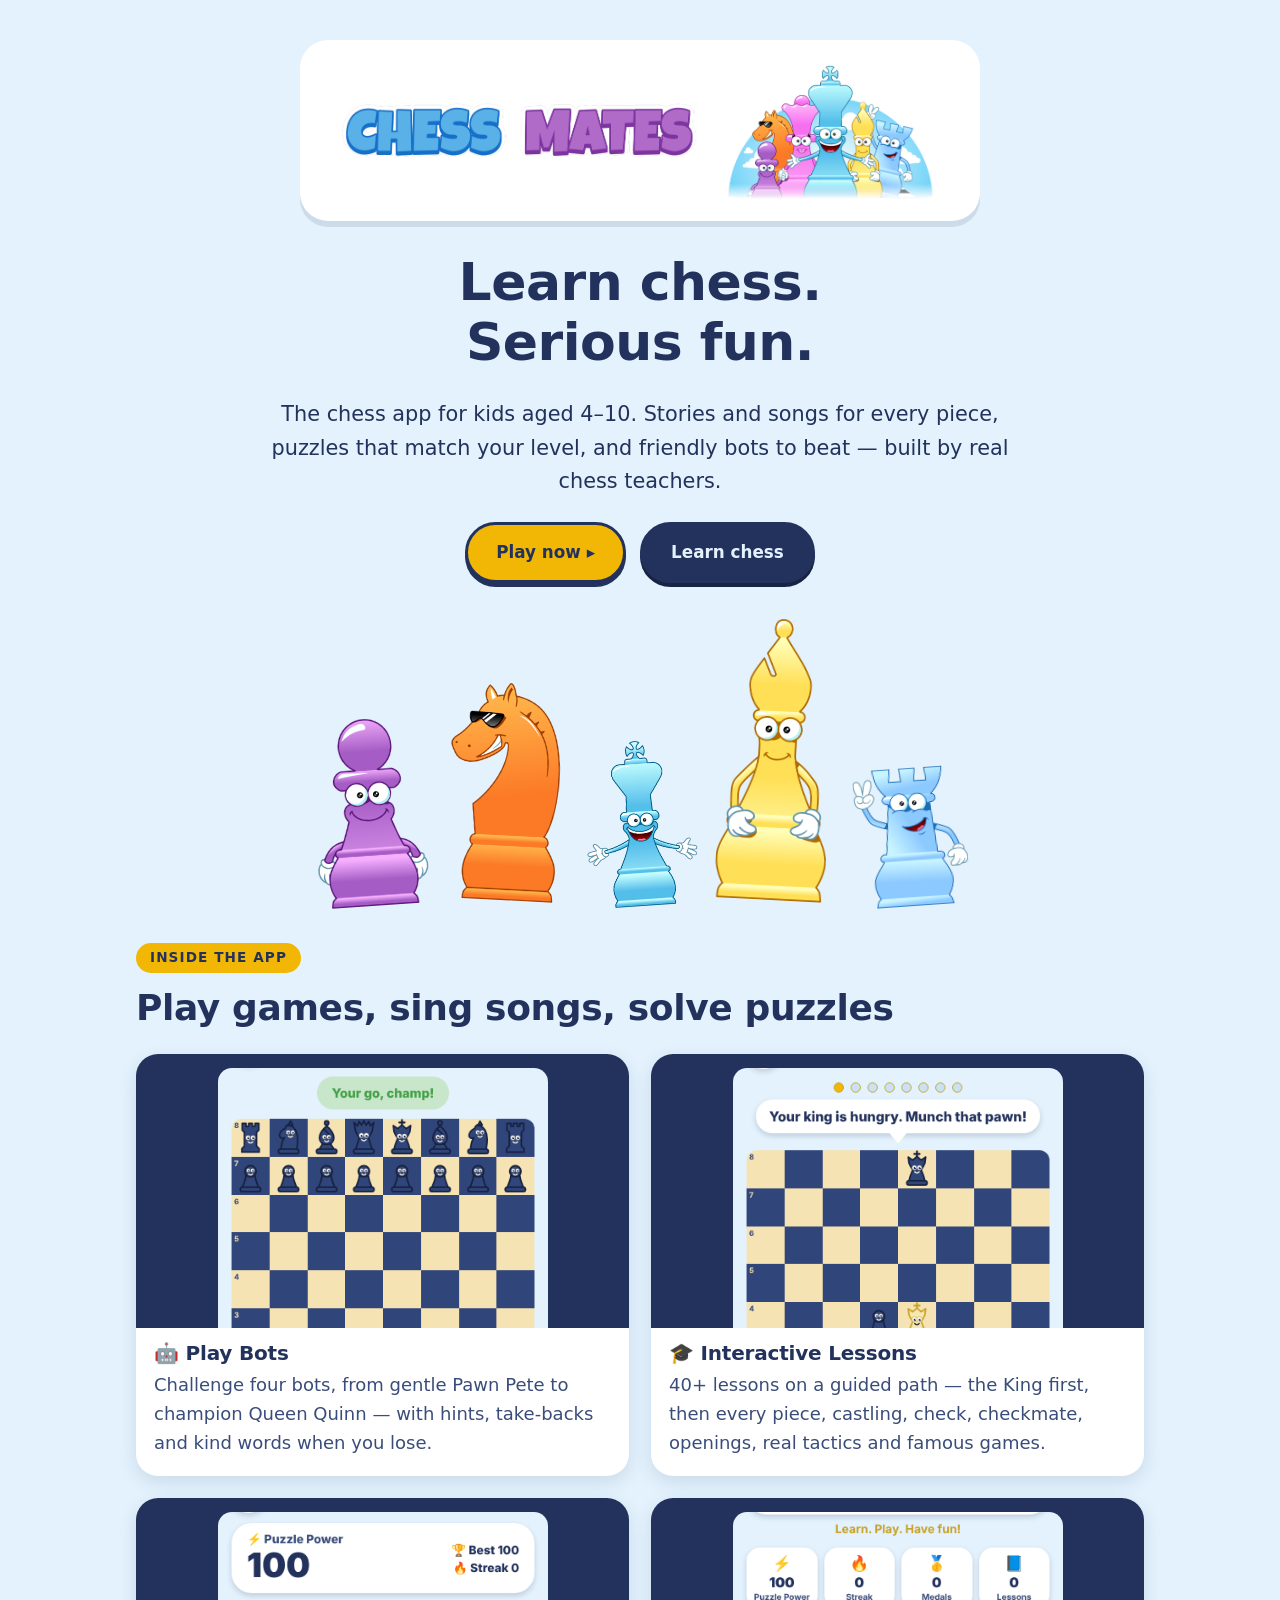
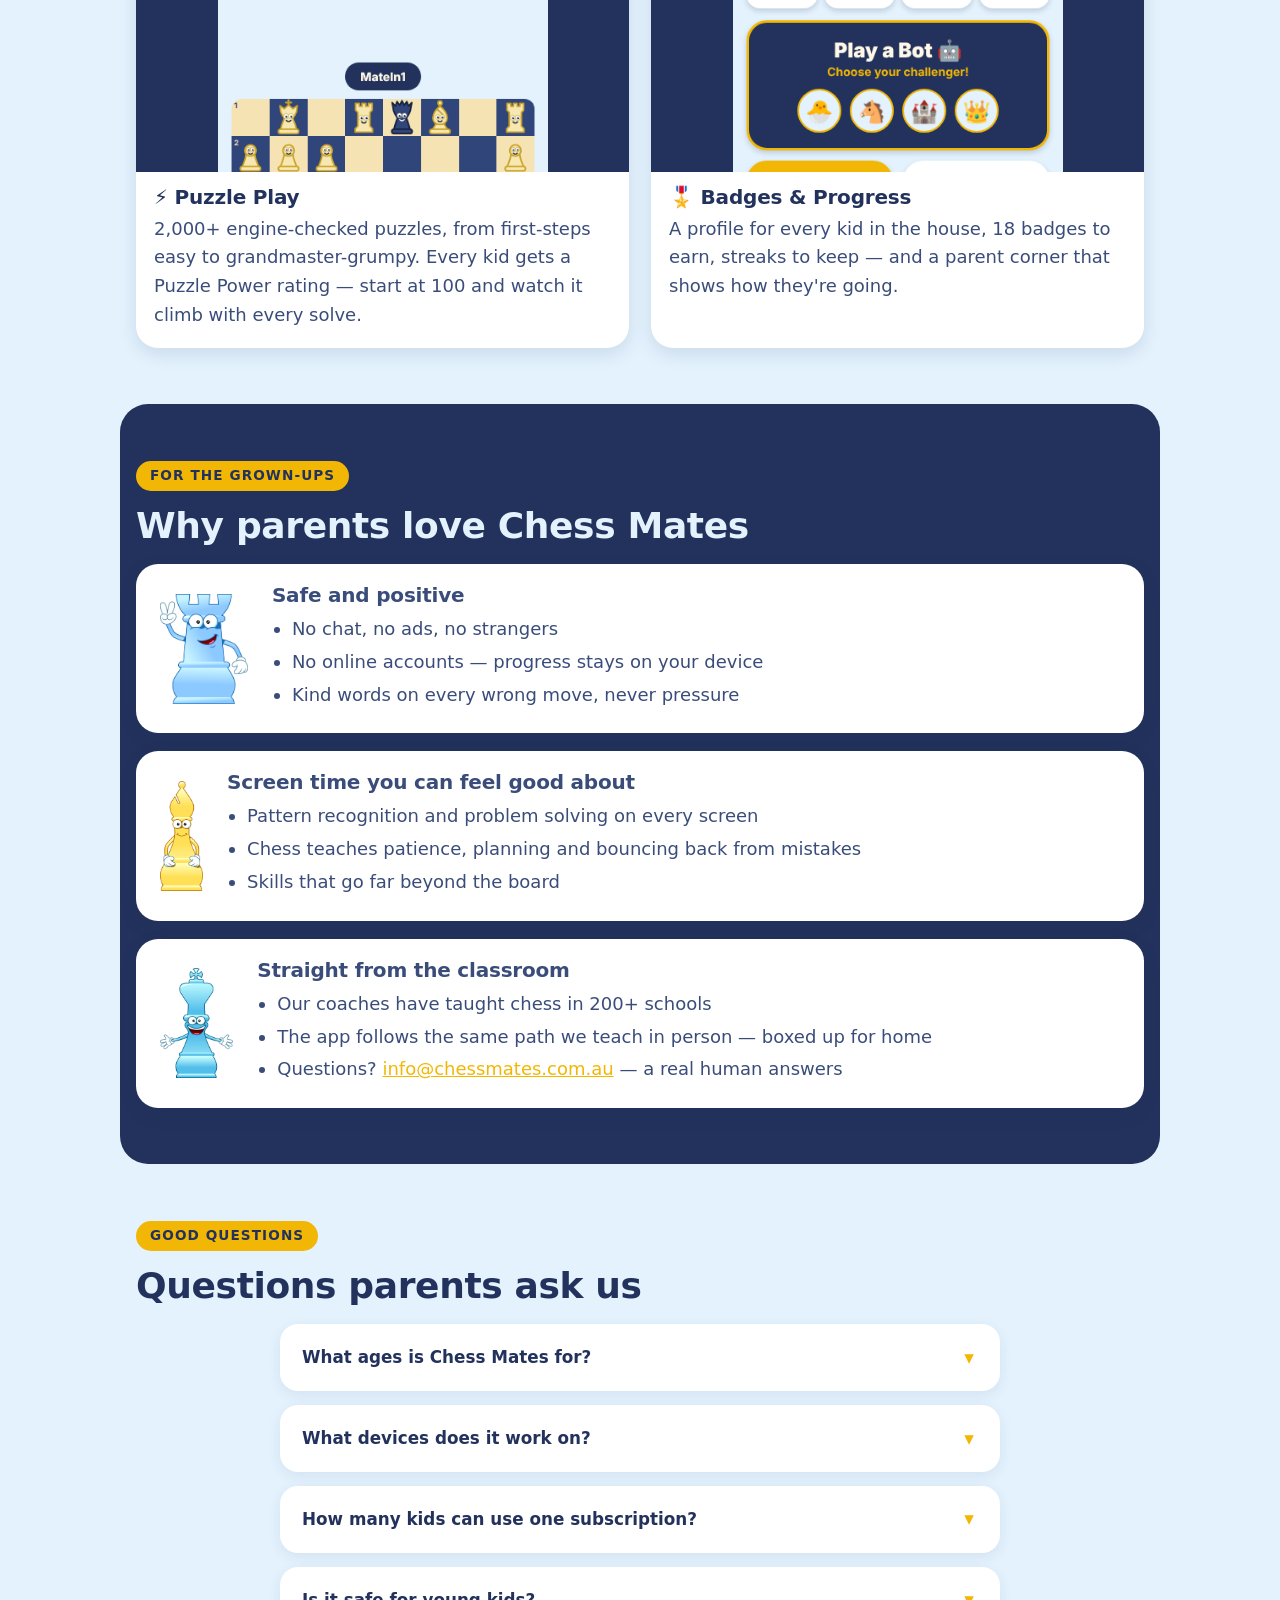
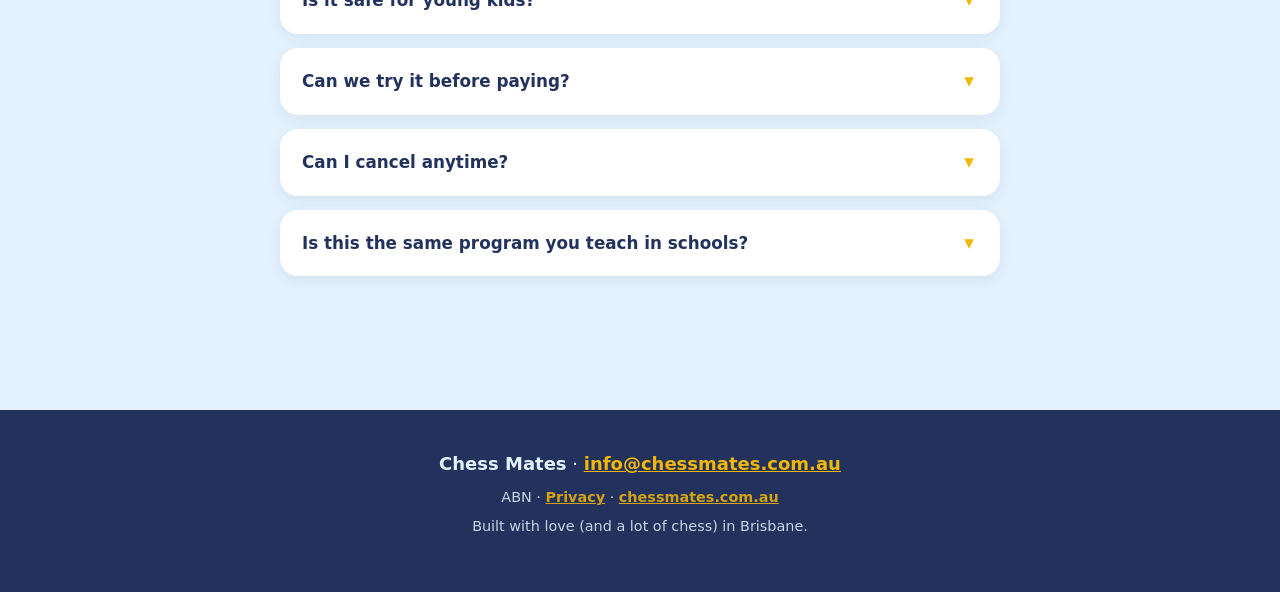
==== commit 535e0a44: "Deploy chessmates.online site + app Co-Authored-By: Claude Fable 5 <noreply@anthropic.com> Claude-Se" ====
--- a/index.html
+++ b/index.html
@@ -60,7 +60,7 @@
         <div class="feature">
           <div class="feature-shot"><img src="img/shots/lesson.png" alt="A King lesson puzzle in the Chess Mates app" loading="lazy"></div>
           <h3>🎓 Interactive Lessons</h3>
-          <p>30+ lessons on a guided path — the King first, then every piece, castling, check, checkmate and real tactics.</p>
+          <p>40+ lessons on a guided path — the King first, then every piece, castling, check, checkmate, openings, real tactics and famous games.</p>
         </div>
         <div class="feature">
           <div class="feature-shot"><img src="img/shots/arcade.png" alt="Puzzle Play with the Puzzle Power rating" loading="lazy"></div>
